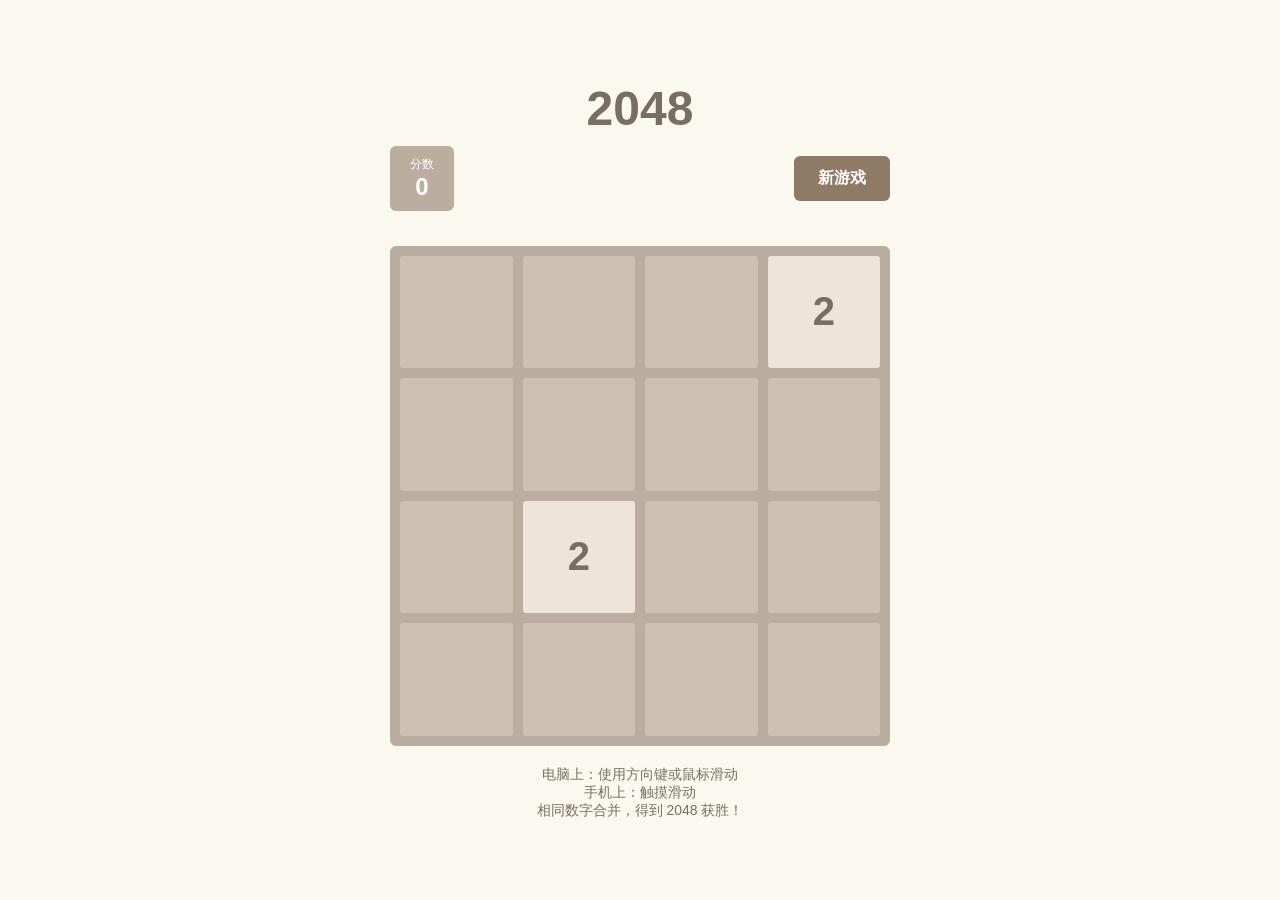
==== index.html @ df8ba8e9 "Add 2048 game - compatible with PC and mobile" ====
<!DOCTYPE html>
<html lang="zh-CN">
<head>
    <meta charset="UTF-8">
    <meta name="viewport" content="width=device-width, initial-scale=1.0, user-scalable=no">
    <title>2048 网页游戏</title>
    <style>
        * {
            margin: 0;
            padding: 0;
            box-sizing: border-box;
        }

        body {
            font-family: 'Microsoft YaHei', 'Segoe UI', sans-serif;
            background: #faf8ef;
            display: flex;
            flex-direction: column;
            align-items: center;
            justify-content: center;
            min-height: 100vh;
            padding: 20px;
            touch-action: none;
            user-select: none;
            -webkit-user-select: none;
        }

        .header {
            text-align: center;
            margin-bottom: 20px;
            width: 100%;
            max-width: 500px;
        }

        h1 {
            font-size: 48px;
            color: #776e65;
            margin-bottom: 10px;
        }

        .score-container {
            display: flex;
            justify-content: space-between;
            align-items: center;
            margin-bottom: 15px;
        }

        .score-box {
            background: #bbada0;
            padding: 10px 20px;
            border-radius: 6px;
            text-align: center;
            color: white;
        }

        .score-label {
            font-size: 12px;
            text-transform: uppercase;
        }

        .score-value {
            font-size: 24px;
            font-weight: bold;
        }

        .new-game-btn {
            background: #8f7a66;
            color: white;
            border: none;
            padding: 12px 24px;
            font-size: 16px;
            border-radius: 6px;
            cursor: pointer;
            font-weight: bold;
        }

        .new-game-btn:hover {
            background: #9f8b77;
        }

        .game-container {
            background: #bbada0;
            border-radius: 6px;
            padding: 10px;
            width: 100%;
            max-width: 500px;
            aspect-ratio: 1;
            position: relative;
        }

        .grid-container {
            display: grid;
            grid-template-columns: repeat(4, 1fr);
            grid-template-rows: repeat(4, 1fr);
            gap: 10px;
            width: 100%;
            height: 100%;
        }

        .grid-cell {
            background: #cdc1b4;
            border-radius: 3px;
            display: flex;
            justify-content: center;
            align-items: center;
            font-size: 40px;
            font-weight: bold;
            color: #776e65;
            transition: transform 0.1s ease;
        }

        .tile-2 { background: #eee4da; }
        .tile-4 { background: #ede0c8; }
        .tile-8 { background: #f2b179; color: #f9f6f2; }
        .tile-16 { background: #f59563; color: #f9f6f2; }
        .tile-32 { background: #f67c5f; color: #f9f6f2; }
        .tile-64 { background: #f65e3b; color: #f9f6f2; }
        .tile-128 { background: #edcf72; color: #f9f6f2; font-size: 32px; }
        .tile-256 { background: #edcc61; color: #f9f6f2; font-size: 32px; }
        .tile-512 { background: #edc850; color: #f9f6f2; font-size: 32px; }
        .tile-1024 { background: #edc53f; color: #f9f6f2; font-size: 24px; }
        .tile-2048 { background: #edc22e; color: #f9f6f2; font-size: 24px; }
        .tile-super { background: #3c3a32; color: #f9f6f2; font-size: 20px; }

        .game-over {
            position: absolute;
            top: 0;
            left: 0;
            right: 0;
            bottom: 0;
            background: rgba(238, 228, 218, 0.73);
            display: flex;
            flex-direction: column;
            justify-content: center;
            align-items: center;
            border-radius: 6px;
            display: none;
        }

        .game-over.show {
            display: flex;
        }

        .game-over-text {
            font-size: 40px;
            font-weight: bold;
            color: #776e65;
            margin-bottom: 20px;
        }

        .instructions {
            margin-top: 20px;
            color: #776e65;
            font-size: 14px;
            text-align: center;
            max-width: 500px;
        }

        @media (max-width: 520px) {
            h1 { font-size: 36px; }
            .grid-cell { font-size: 28px; }
            .tile-128, .tile-256, .tile-512 { font-size: 22px; }
            .tile-1024, .tile-2048 { font-size: 16px; }
            .tile-super { font-size: 14px; }
        }
    </style>
</head>
<body>
    <div class="header">
        <h1>2048</h1>
        <div class="score-container">
            <div class="score-box">
                <div class="score-label">分数</div>
                <div class="score-value" id="score">0</div>
            </div>
            <button class="new-game-btn" onclick="initGame()">新游戏</button>
        </div>
    </div>

    <div class="game-container" id="gameContainer">
        <div class="grid-container" id="grid"></div>
        <div class="game-over" id="gameOver">
            <div class="game-over-text">游戏结束!</div>
            <button class="new-game-btn" onclick="initGame()">再玩一次</button>
        </div>
    </div>

    <div class="instructions">
        <p>电脑上：使用方向键或鼠标滑动</p>
        <p>手机上：触摸滑动</p>
        <p>相同数字合并，得到 2048 获胜！</p>
    </div>

    <script>
        let grid = [];
        let score = 0;
        let gameOver = false;

        // 初始化游戏
        function initGame() {
            grid = Array(4).fill().map(() => Array(4).fill(0));
            score = 0;
            gameOver = false;
            document.getElementById('gameOver').classList.remove('show');
            document.getElementById('score').textContent = '0';
            addNewTile();
            addNewTile();
            renderGrid();
        }

        // 添加新方块
        function addNewTile() {
            let emptyCells = [];
            for (let r = 0; r < 4; r++) {
                for (let c = 0; c < 4; c++) {
                    if (grid[r][c] === 0) {
                        emptyCells.push({r, c});
                    }
                }
            }
            if (emptyCells.length > 0) {
                let {r, c} = emptyCells[Math.floor(Math.random() * emptyCells.length)];
                grid[r][c] = Math.random() < 0.9 ? 2 : 4;
            }
        }

        // 渲染网格
        function renderGrid() {
            const gridEl = document.getElementById('grid');
            gridEl.innerHTML = '';
            for (let r = 0; r < 4; r++) {
                for (let c = 0; c < 4; c++) {
                    let cell = document.createElement('div');
                    cell.className = 'grid-cell';
                    let value = grid[r][c];
                    if (value > 0) {
                        cell.classList.add('tile-' + (value <= 2048 ? value : 'super'));
                        cell.textContent = value;
                    }
                    gridEl.appendChild(cell);
                }
            }
        }

        // 移动逻辑
        function move(direction) {
            if (gameOver) return;

            let moved = false;
            let newGrid = JSON.parse(JSON.stringify(grid));

            if (direction === 'left' || direction === 'right') {
                for (let r = 0; r < 4; r++) {
                    let row = newGrid[r].filter(v => v !== 0);
                    if (direction === 'right') row.reverse();
                    
                    for (let i = 0; i < row.length - 1; i++) {
                        if (row[i] === row[i + 1]) {
                            row[i] *= 2;
                            score += row[i];
                            row[i + 1] = 0;
                        }
                    }
                    
                    row = row.filter(v => v !== 0);
                    while (row.length < 4) row.push(0);
                    if (direction === 'right') row.reverse();
                    
                    if (newGrid[r].join(',') !== row.join(',')) moved = true;
                    newGrid[r] = row;
                }
            } else {
                for (let c = 0; c < 4; c++) {
                    let col = [newGrid[0][c], newGrid[1][c], newGrid[2][c], newGrid[3][c]];
                    col = col.filter(v => v !== 0);
                    if (direction === 'down') col.reverse();
                    
                    for (let i = 0; i < col.length - 1; i++) {
                        if (col[i] === col[i + 1]) {
                            col[i] *= 2;
                            score += col[i];
                            col[i + 1] = 0;
                        }
                    }
                    
                    col = col.filter(v => v !== 0);
                    while (col.length < 4) col.push(0);
                    if (direction === 'down') col.reverse();
                    
                    for (let r = 0; r < 4; r++) {
                        if (grid[r][c] !== col[r]) moved = true;
                        newGrid[r][c] = col[r];
                    }
                }
            }

            if (moved) {
                grid = newGrid;
                document.getElementById('score').textContent = score;
                addNewTile();
                renderGrid();
                checkGameOver();
            }
        }

        // 检查游戏结束
        function checkGameOver() {
            for (let r = 0; r < 4; r++) {
                for (let c = 0; c < 4; c++) {
                    if (grid[r][c] === 0) return;
                    if (c < 3 && grid[r][c] === grid[r][c + 1]) return;
                    if (r < 3 && grid[r][c] === grid[r + 1][c]) return;
                }
            }
            gameOver = true;
            document.getElementById('gameOver').classList.add('show');
        }

        // 键盘事件
        document.addEventListener('keydown', (e) => {
            if (['ArrowUp', 'ArrowDown', 'ArrowLeft', 'ArrowRight'].includes(e.key)) {
                e.preventDefault();
                const directions = {
                    'ArrowUp': 'up',
                    'ArrowDown': 'down', 
                    'ArrowLeft': 'left',
                    'ArrowRight': 'right'
                };
                move(directions[e.key]);
            }
        });

        // 触摸和鼠标滑动
        let startX, startY, endX, endY;
        const container = document.getElementById('gameContainer');

        function handleStart(x, y) {
            startX = x;
            startY = y;
        }

        function handleEnd(x, y) {
            if (gameOver) return;
            endX = x;
            endY = y;
            
            let dx = endX - startX;
            let dy = endY - startY;
            
            let minSwipe = 30;
            
            if (Math.abs(dx) > Math.abs(dy)) {
                if (Math.abs(dx) > minSwipe) {
                    move(dx > 0 ? 'right' : 'left');
                }
            } else {
                if (Math.abs(dy) > minSwipe) {
                    move(dy > 0 ? 'down' : 'up');
                }
            }
        }

        // 触摸事件
        container.addEventListener('touchstart', (e) => {
            e.preventDefault();
            handleStart(e.touches[0].clientX, e.touches[0].clientY);
        }, {passive: false});

        container.addEventListener('touchend', (e) => {
            e.preventDefault();
            handleEnd(e.changedTouches[0].clientX, e.changedTouches[0].clientY);
        }, {passive: false});

        // 鼠标事件
        container.addEventListener('mousedown', (e) => {
            handleStart(e.clientX, e.clientY);
        });

        container.addEventListener('mouseup', (e) => {
            handleEnd(e.clientX, e.clientY);
        });

        // 启动游戏
        initGame();
    </script>
</body>
</html>
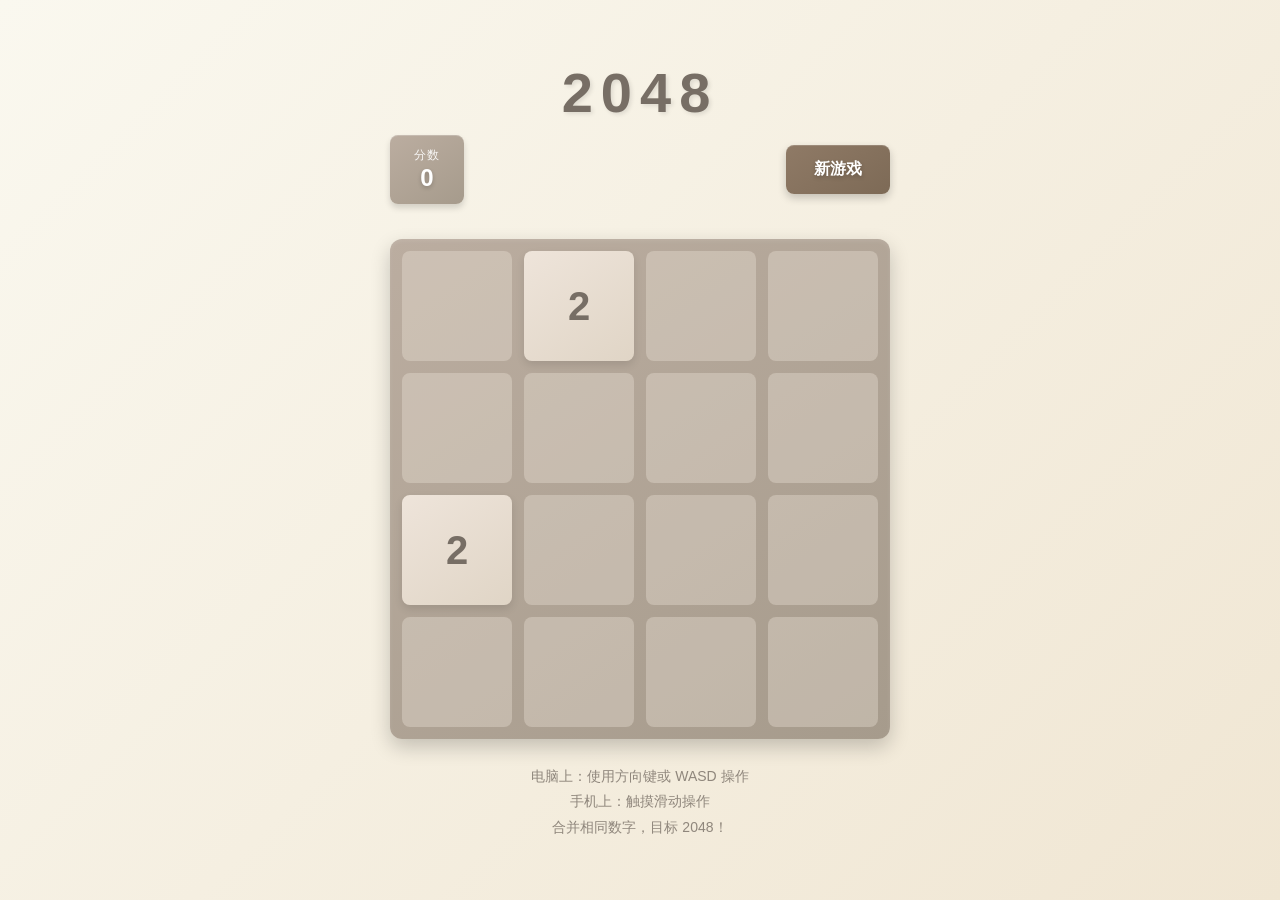
==== commit e59d06c8: "Add smooth animations and better visual effects" ====
--- a/index.html
+++ b/index.html
@@ -12,8 +12,8 @@
         }
 
         body {
-            font-family: 'Microsoft YaHei', 'Segoe UI', sans-serif;
-            background: #faf8ef;
+            font-family: 'PingFang SC', 'Microsoft YaHei', 'Segoe UI', sans-serif;
+            background: linear-gradient(135deg, #faf8ef 0%, #f0e6d3 100%);
             display: flex;
             flex-direction: column;
             align-items: center;
@@ -33,9 +33,11 @@
         }
 
         h1 {
-            font-size: 48px;
+            font-size: 56px;
             color: #776e65;
             margin-bottom: 10px;
+            text-shadow: 2px 2px 4px rgba(0,0,0,0.1);
+            letter-spacing: 8px;
         }
 
         .score-container {
@@ -46,81 +48,185 @@
         }
 
         .score-box {
-            background: #bbada0;
-            padding: 10px 20px;
-            border-radius: 6px;
+            background: linear-gradient(145deg, #bbada0, #a69b8c);
+            padding: 12px 24px;
+            border-radius: 8px;
             text-align: center;
             color: white;
+            box-shadow: 0 4px 6px rgba(0,0,0,0.15), inset 0 1px 0 rgba(255,255,255,0.2);
         }
 
         .score-label {
             font-size: 12px;
             text-transform: uppercase;
+            opacity: 0.9;
+            letter-spacing: 1px;
         }
 
         .score-value {
             font-size: 24px;
             font-weight: bold;
+            text-shadow: 0 2px 4px rgba(0,0,0,0.2);
         }
 
         .new-game-btn {
-            background: #8f7a66;
+            background: linear-gradient(145deg, #8f7a66, #7d6a56);
             color: white;
             border: none;
-            padding: 12px 24px;
+            padding: 14px 28px;
             font-size: 16px;
-            border-radius: 6px;
+            border-radius: 8px;
             cursor: pointer;
             font-weight: bold;
+            box-shadow: 0 4px 8px rgba(0,0,0,0.2), inset 0 1px 0 rgba(255,255,255,0.15);
+            transition: all 0.2s ease;
+            text-shadow: 0 2px 4px rgba(0,0,0,0.2);
         }
 
         .new-game-btn:hover {
-            background: #9f8b77;
+            background: linear-gradient(145deg, #9f8b77, #8f7a66);
+            transform: translateY(-2px);
+            box-shadow: 0 6px 12px rgba(0,0,0,0.25), inset 0 1px 0 rgba(255,255,255,0.2);
+        }
+
+        .new-game-btn:active {
+            transform: translateY(0);
+            box-shadow: 0 2px 4px rgba(0,0,0,0.2), inset 0 1px 0 rgba(255,255,255,0.15);
         }
 
         .game-container {
-            background: #bbada0;
-            border-radius: 6px;
-            padding: 10px;
+            background: linear-gradient(145deg, #bbada0, #a69b8c);
+            border-radius: 12px;
+            padding: 12px;
             width: 100%;
             max-width: 500px;
             aspect-ratio: 1;
             position: relative;
+            box-shadow: 0 8px 20px rgba(0,0,0,0.2), inset 0 2px 4px rgba(255,255,255,0.1);
         }
 
         .grid-container {
             display: grid;
             grid-template-columns: repeat(4, 1fr);
             grid-template-rows: repeat(4, 1fr);
-            gap: 10px;
+            gap: 12px;
             width: 100%;
             height: 100%;
         }
 
         .grid-cell {
-            background: #cdc1b4;
-            border-radius: 3px;
+            background: rgba(238, 228, 218, 0.35);
+            border-radius: 8px;
             display: flex;
             justify-content: center;
             align-items: center;
             font-size: 40px;
             font-weight: bold;
             color: #776e65;
-            transition: transform 0.1s ease;
-        }
-
-        .tile-2 { background: #eee4da; }
-        .tile-4 { background: #ede0c8; }
-        .tile-8 { background: #f2b179; color: #f9f6f2; }
-        .tile-16 { background: #f59563; color: #f9f6f2; }
-        .tile-32 { background: #f67c5f; color: #f9f6f2; }
-        .tile-64 { background: #f65e3b; color: #f9f6f2; }
-        .tile-128 { background: #edcf72; color: #f9f6f2; font-size: 32px; }
-        .tile-256 { background: #edcc61; color: #f9f6f2; font-size: 32px; }
-        .tile-512 { background: #edc850; color: #f9f6f2; font-size: 32px; }
-        .tile-1024 { background: #edc53f; color: #f9f6f2; font-size: 24px; }
-        .tile-2048 { background: #edc22e; color: #f9f6f2; font-size: 24px; }
-        .tile-super { background: #3c3a32; color: #f9f6f2; font-size: 20px; }
+            transition: transform 0.15s ease, background-color 0.3s ease;
+        }
+
+        .tile {
+            animation: appear 0.2s ease-out;
+        }
+
+        @keyframes appear {
+            0% {
+                opacity: 0;
+                transform: scale(0);
+            }
+            50% {
+                transform: scale(1.1);
+            }
+            100% {
+                opacity: 1;
+                transform: scale(1);
+            }
+        }
+
+        @keyframes pop {
+            0% {
+                transform: scale(1);
+            }
+            50% {
+                transform: scale(1.15);
+            }
+            100% {
+                transform: scale(1);
+            }
+        }
+
+        .tile-2 { 
+            background: linear-gradient(145deg, #eee4da, #e0d5c6); 
+            box-shadow: 0 4px 8px rgba(0,0,0,0.1);
+        }
+        .tile-4 { 
+            background: linear-gradient(145deg, #ede0c8, #dfd0b8); 
+            box-shadow: 0 4px 8px rgba(0,0,0,0.1);
+        }
+        .tile-8 { 
+            background: linear-gradient(145deg, #f2b179, #e0a069); 
+            color: #f9f6f2;
+            box-shadow: 0 4px 10px rgba(242, 177, 121, 0.4);
+        }
+        .tile-16 { 
+            background: linear-gradient(145deg, #f59563, #e58553); 
+            color: #f9f6f2;
+            box-shadow: 0 4px 10px rgba(245, 149, 99, 0.4);
+        }
+        .tile-32 { 
+            background: linear-gradient(145deg, #f67c5f, #e56c4f); 
+            color: #f9f6f2;
+            box-shadow: 0 4px 10px rgba(246, 124, 95, 0.4);
+        }
+        .tile-64 { 
+            background: linear-gradient(145deg, #f65e3b, #e64e2b); 
+            color: #f9f6f2;
+            box-shadow: 0 4px 10px rgba(246, 94, 59, 0.5);
+            animation: pop 0.3s ease-out;
+        }
+        .tile-128 { 
+            background: linear-gradient(145deg, #edcf72, #ddbf62); 
+            color: #f9f6f2;
+            font-size: 32px;
+            box-shadow: 0 4px 12px rgba(237, 207, 114, 0.5);
+            animation: pop 0.3s ease-out;
+        }
+        .tile-256 { 
+            background: linear-gradient(145deg, #edcc61, #ddbc51); 
+            color: #f9f6f2;
+            font-size: 32px;
+            box-shadow: 0 4px 12px rgba(237, 204, 97, 0.5);
+            animation: pop 0.3s ease-out;
+        }
+        .tile-512 { 
+            background: linear-gradient(145deg, #edc850, #ddb840); 
+            color: #f9f6f2;
+            font-size: 32px;
+            box-shadow: 0 4px 12px rgba(237, 200, 80, 0.5);
+            animation: pop 0.3s ease-out;
+        }
+        .tile-1024 { 
+            background: linear-gradient(145deg, #edc53f, #ddb52f); 
+            color: #f9f6f2;
+            font-size: 24px;
+            box-shadow: 0 4px 14px rgba(237, 197, 63, 0.6);
+            animation: pop 0.3s ease-out;
+        }
+        .tile-2048 { 
+            background: linear-gradient(145deg, #edc22e, #ddb21e); 
+            color: #f9f6f2;
+            font-size: 24px;
+            box-shadow: 0 4px 14px rgba(237, 194, 46, 0.6);
+            animation: pop 0.3s ease-out;
+        }
+        .tile-super { 
+            background: linear-gradient(145deg, #3c3a32, #2c2a22); 
+            color: #f9f6f2;
+            font-size: 20px;
+            box-shadow: 0 4px 16px rgba(0,0,0,0.4);
+            animation: pop 0.3s ease-out;
+        }
 
         .game-over {
             position: absolute;
@@ -128,12 +234,14 @@
             left: 0;
             right: 0;
             bottom: 0;
-            background: rgba(238, 228, 218, 0.73);
+            background: rgba(238, 228, 218, 0.85);
+            backdrop-filter: blur(4px);
             display: flex;
             flex-direction: column;
             justify-content: center;
             align-items: center;
-            border-radius: 6px;
+            border-radius: 12px;
+            animation: fadeIn 0.5s ease;
             display: none;
         }
 
@@ -141,27 +249,68 @@
             display: flex;
         }
 
+        @keyframes fadeIn {
+            from {
+                opacity: 0;
+            }
+            to {
+                opacity: 1;
+            }
+        }
+
         .game-over-text {
-            font-size: 40px;
+            font-size: 48px;
             font-weight: bold;
             color: #776e65;
-            margin-bottom: 20px;
+            margin-bottom: 25px;
+            text-shadow: 2px 2px 4px rgba(0,0,0,0.1);
         }
 
         .instructions {
-            margin-top: 20px;
+            margin-top: 25px;
             color: #776e65;
             font-size: 14px;
             text-align: center;
             max-width: 500px;
+            line-height: 1.8;
+            opacity: 0.8;
         }
 
         @media (max-width: 520px) {
-            h1 { font-size: 36px; }
-            .grid-cell { font-size: 28px; }
-            .tile-128, .tile-256, .tile-512 { font-size: 22px; }
-            .tile-1024, .tile-2048 { font-size: 16px; }
-            .tile-super { font-size: 14px; }
+            h1 { 
+                font-size: 42px; 
+                letter-spacing: 6px;
+            }
+            .grid-cell { 
+                font-size: 28px; 
+                border-radius: 6px;
+            }
+            .grid-container {
+                gap: 8px;
+            }
+            .tile-128, .tile-256, .tile-512 { 
+                font-size: 22px; 
+            }
+            .tile-1024, .tile-2048 { 
+                font-size: 16px; 
+            }
+            .tile-super { 
+                font-size: 14px; 
+            }
+            .game-container {
+                padding: 10px;
+                border-radius: 10px;
+            }
+            .game-over-text {
+                font-size: 36px;
+            }
+        }
+
+        /* 移动端优化 */
+        @media (hover: none) and (pointer: coarse) {
+            .new-game-btn:active {
+                transform: scale(0.95);
+            }
         }
     </style>
 </head>
@@ -186,9 +335,9 @@
     </div>
 
     <div class="instructions">
-        <p>电脑上：使用方向键或鼠标滑动</p>
-        <p>手机上：触摸滑动</p>
-        <p>相同数字合并，得到 2048 获胜！</p>
+        <p>电脑上：使用方向键或 WASD 操作</p>
+        <p>手机上：触摸滑动操作</p>
+        <p>合并相同数字，目标 2048！</p>
     </div>
 
     <script>
@@ -234,6 +383,7 @@
                     cell.className = 'grid-cell';
                     let value = grid[r][c];
                     if (value > 0) {
+                        cell.classList.add('tile');
                         cell.classList.add('tile-' + (value <= 2048 ? value : 'super'));
                         cell.textContent = value;
                     }
@@ -318,15 +468,23 @@
 
         // 键盘事件
         document.addEventListener('keydown', (e) => {
-            if (['ArrowUp', 'ArrowDown', 'ArrowLeft', 'ArrowRight'].includes(e.key)) {
+            const keyMap = {
+                'ArrowUp': 'up',
+                'ArrowDown': 'down', 
+                'ArrowLeft': 'left',
+                'ArrowRight': 'right',
+                'w': 'up',
+                'W': 'up',
+                's': 'down',
+                'S': 'down',
+                'a': 'left',
+                'A': 'left',
+                'd': 'right',
+                'D': 'right'
+            };
+            if (keyMap[e.key]) {
                 e.preventDefault();
-                const directions = {
-                    'ArrowUp': 'up',
-                    'ArrowDown': 'down', 
-                    'ArrowLeft': 'left',
-                    'ArrowRight': 'right'
-                };
-                move(directions[e.key]);
+                move(keyMap[e.key]);
             }
         });
 
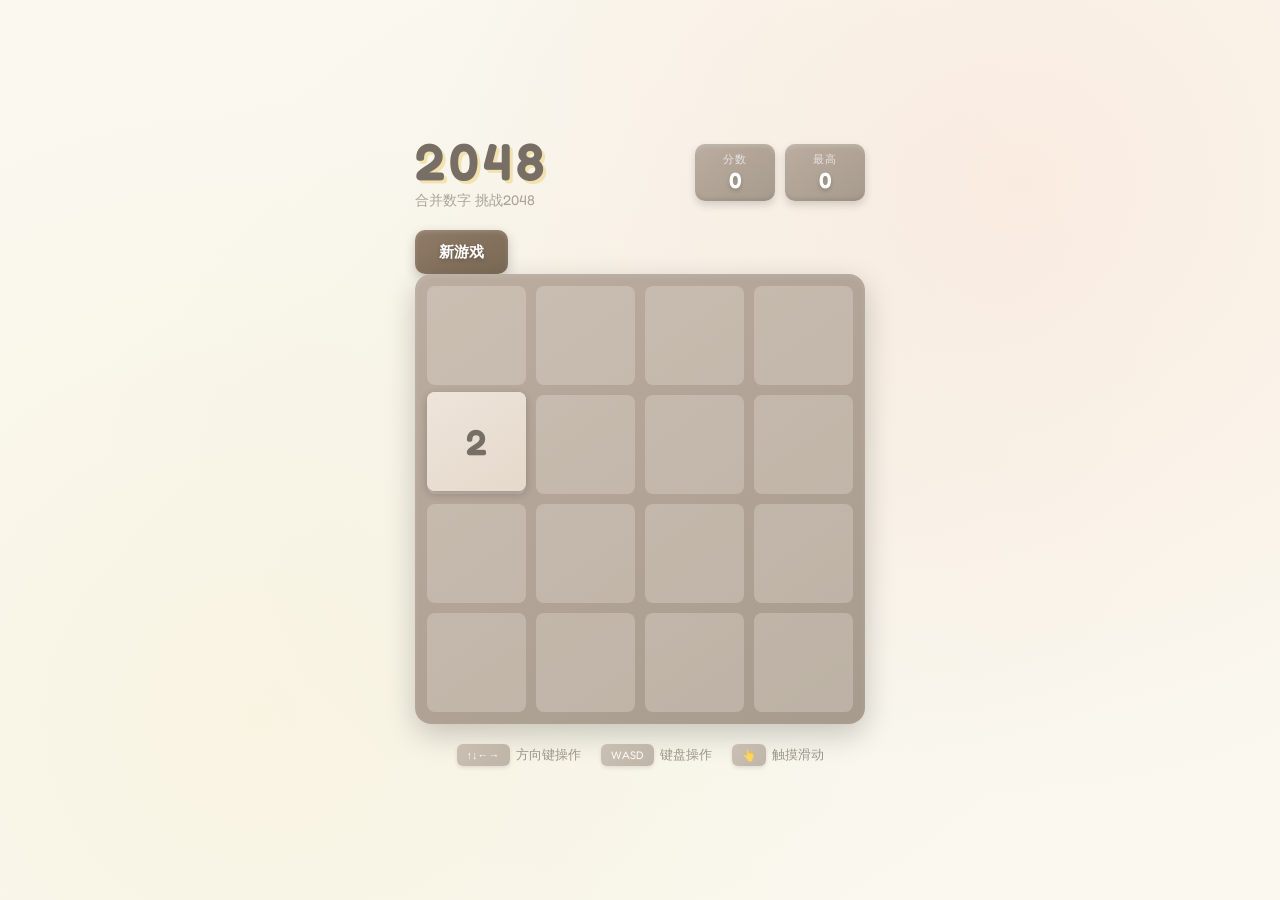
==== commit 9bd51290: "Complete redesign with smooth animations and modern UI" ====
--- a/index.html
+++ b/index.html
@@ -3,134 +3,209 @@
 <head>
     <meta charset="UTF-8">
     <meta name="viewport" content="width=device-width, initial-scale=1.0, user-scalable=no">
-    <title>2048 网页游戏</title>
+    <title>2048 - 经典数字游戏</title>
+    <link rel="preconnect" href="https://fonts.googleapis.com">
+    <link rel="preconnect" href="https://fonts.gstatic.com" crossorigin>
+    <link href="https://fonts.googleapis.com/css2?family=Fredoka:wght@400;600&display=swap" rel="stylesheet">
     <style>
+        :root {
+            --bg-color: #faf8ef;
+            --grid-bg: #bbada0;
+            --cell-bg: rgba(238, 228, 218, 0.35);
+            --text-dark: #776e65;
+            --text-light: #f9f6f2;
+        }
+
         * {
             margin: 0;
             padding: 0;
             box-sizing: border-box;
         }
 
+        html, body {
+            height: 100%;
+            overflow: hidden;
+        }
+
         body {
-            font-family: 'PingFang SC', 'Microsoft YaHei', 'Segoe UI', sans-serif;
-            background: linear-gradient(135deg, #faf8ef 0%, #f0e6d3 100%);
+            font-family: 'Fredoka', 'PingFang SC', sans-serif;
+            background: var(--bg-color);
+            background-image: 
+                radial-gradient(circle at 20% 80%, rgba(237, 207, 114, 0.1) 0%, transparent 50%),
+                radial-gradient(circle at 80% 20%, rgba(246, 94, 59, 0.08) 0%, transparent 50%),
+                radial-gradient(circle at 50% 50%, rgba(187, 173, 160, 0.05) 0%, transparent 70%);
             display: flex;
             flex-direction: column;
             align-items: center;
             justify-content: center;
-            min-height: 100vh;
-            padding: 20px;
+            padding: 15px;
             touch-action: none;
             user-select: none;
             -webkit-user-select: none;
         }
 
+        .container {
+            width: 100%;
+            max-width: 450px;
+            animation: fadeInUp 0.6s ease-out;
+        }
+
+        @keyframes fadeInUp {
+            from {
+                opacity: 0;
+                transform: translateY(30px);
+            }
+            to {
+                opacity: 1;
+                transform: translateY(0);
+            }
+        }
+
         .header {
-            text-align: center;
-            margin-bottom: 20px;
-            width: 100%;
-            max-width: 500px;
-        }
-
-        h1 {
-            font-size: 56px;
-            color: #776e65;
-            margin-bottom: 10px;
-            text-shadow: 2px 2px 4px rgba(0,0,0,0.1);
-            letter-spacing: 8px;
-        }
-
-        .score-container {
             display: flex;
             justify-content: space-between;
             align-items: center;
-            margin-bottom: 15px;
+            margin-bottom: 20px;
+        }
+
+        .title-wrapper {
+            display: flex;
+            flex-direction: column;
+        }
+
+        h1 {
+            font-size: 52px;
+            font-weight: 600;
+            color: var(--text-dark);
+            text-shadow: 3px 3px 0 rgba(237, 207, 114, 0.5);
+            letter-spacing: 4px;
+            line-height: 1;
+        }
+
+        .subtitle {
+            font-size: 14px;
+            color: var(--text-dark);
+            opacity: 0.6;
+            margin-top: 4px;
+        }
+
+        .score-wrapper {
+            display: flex;
+            gap: 10px;
         }
 
         .score-box {
-            background: linear-gradient(145deg, #bbada0, #a69b8c);
-            padding: 12px 24px;
-            border-radius: 8px;
+            background: linear-gradient(145deg, #bbada0 0%, #a69b8c 100%);
+            padding: 8px 20px;
+            border-radius: 10px;
             text-align: center;
+            min-width: 80px;
+            box-shadow: 
+                0 4px 8px rgba(0,0,0,0.15),
+                inset 0 2px 4px rgba(255,255,255,0.2),
+                inset 0 -2px 4px rgba(0,0,0,0.1);
+        }
+
+        .score-label {
+            font-size: 11px;
+            color: rgba(255,255,255,0.7);
+            text-transform: uppercase;
+            letter-spacing: 1px;
+        }
+
+        .score-value {
+            font-size: 22px;
+            font-weight: 600;
             color: white;
-            box-shadow: 0 4px 6px rgba(0,0,0,0.15), inset 0 1px 0 rgba(255,255,255,0.2);
-        }
-
-        .score-label {
-            font-size: 12px;
-            text-transform: uppercase;
-            opacity: 0.9;
-            letter-spacing: 1px;
-        }
-
-        .score-value {
-            font-size: 24px;
-            font-weight: bold;
             text-shadow: 0 2px 4px rgba(0,0,0,0.2);
         }
 
         .new-game-btn {
-            background: linear-gradient(145deg, #8f7a66, #7d6a56);
+            background: linear-gradient(145deg, #8f7a66 0%, #7a6a56 100%);
             color: white;
             border: none;
-            padding: 14px 28px;
-            font-size: 16px;
-            border-radius: 8px;
+            padding: 12px 24px;
+            font-size: 15px;
+            font-weight: 600;
+            font-family: inherit;
+            border-radius: 10px;
             cursor: pointer;
-            font-weight: bold;
-            box-shadow: 0 4px 8px rgba(0,0,0,0.2), inset 0 1px 0 rgba(255,255,255,0.15);
-            transition: all 0.2s ease;
+            box-shadow: 
+                0 4px 12px rgba(0,0,0,0.2),
+                inset 0 2px 4px rgba(255,255,255,0.15);
+            transition: all 0.2s cubic-bezier(0.4, 0, 0.2, 1);
             text-shadow: 0 2px 4px rgba(0,0,0,0.2);
         }
 
         .new-game-btn:hover {
-            background: linear-gradient(145deg, #9f8b77, #8f7a66);
             transform: translateY(-2px);
-            box-shadow: 0 6px 12px rgba(0,0,0,0.25), inset 0 1px 0 rgba(255,255,255,0.2);
+            box-shadow: 
+                0 6px 16px rgba(0,0,0,0.25),
+                inset 0 2px 4px rgba(255,255,255,0.2);
         }
 
         .new-game-btn:active {
             transform: translateY(0);
-            box-shadow: 0 2px 4px rgba(0,0,0,0.2), inset 0 1px 0 rgba(255,255,255,0.15);
+            box-shadow: 
+                0 2px 6px rgba(0,0,0,0.2),
+                inset 0 2px 4px rgba(0,0,0,0.1);
         }
 
         .game-container {
-            background: linear-gradient(145deg, #bbada0, #a69b8c);
-            border-radius: 12px;
+            background: linear-gradient(145deg, #bbada0 0%, #a69b8c 100%);
+            border-radius: 16px;
             padding: 12px;
-            width: 100%;
-            max-width: 500px;
-            aspect-ratio: 1;
             position: relative;
-            box-shadow: 0 8px 20px rgba(0,0,0,0.2), inset 0 2px 4px rgba(255,255,255,0.1);
-        }
-
-        .grid-container {
+            box-shadow: 
+                0 10px 30px rgba(0,0,0,0.2),
+                inset 0 2px 6px rgba(255,255,255,0.1);
+        }
+
+        .grid-bg {
             display: grid;
             grid-template-columns: repeat(4, 1fr);
             grid-template-rows: repeat(4, 1fr);
-            gap: 12px;
-            width: 100%;
-            height: 100%;
-        }
-
-        .grid-cell {
-            background: rgba(238, 228, 218, 0.35);
+            gap: 10px;
+        }
+
+        .grid-cell-bg {
+            background: rgba(238, 228, 218, 0.3);
             border-radius: 8px;
+            aspect-ratio: 1;
+        }
+
+        .grid-tiles {
+            position: absolute;
+            top: 12px;
+            left: 12px;
+            right: 12px;
+            bottom: 12px;
+            display: grid;
+            grid-template-columns: repeat(4, 1fr);
+            grid-template-rows: repeat(4, 1fr);
+            gap: 10px;
+            pointer-events: none;
+        }
+
+        .tile {
             display: flex;
             justify-content: center;
             align-items: center;
-            font-size: 40px;
-            font-weight: bold;
-            color: #776e65;
-            transition: transform 0.15s ease, background-color 0.3s ease;
-        }
-
-        .tile {
-            animation: appear 0.2s ease-out;
-        }
-
-        @keyframes appear {
+            border-radius: 8px;
+            font-weight: 600;
+            font-size: 32px;
+            color: var(--text-dark);
+            transition: transform 0.12s cubic-bezier(0.4, 0, 0.2, 1);
+            position: absolute;
+            width: calc(25% - 7.5px);
+            height: calc(25% - 7.5px);
+        }
+
+        .tile-new {
+            animation: tileNew 0.2s cubic-bezier(0.4, 0, 0.2, 1);
+        }
+
+        @keyframes tileNew {
             0% {
                 opacity: 0;
                 transform: scale(0);
@@ -144,7 +219,12 @@
             }
         }
 
-        @keyframes pop {
+        .tile-merged {
+            animation: tileMerge 0.2s cubic-bezier(0.4, 0, 0.2, 1);
+            z-index: 10;
+        }
+
+        @keyframes tileMerge {
             0% {
                 transform: scale(1);
             }
@@ -157,204 +237,311 @@
         }
 
         .tile-2 { 
-            background: linear-gradient(145deg, #eee4da, #e0d5c6); 
-            box-shadow: 0 4px 8px rgba(0,0,0,0.1);
+            background: linear-gradient(145deg, #eee4da 0%, #e4d9ca 100%);
+            box-shadow: 0 3px 8px rgba(0,0,0,0.1);
+            font-size: 36px;
         }
         .tile-4 { 
-            background: linear-gradient(145deg, #ede0c8, #dfd0b8); 
-            box-shadow: 0 4px 8px rgba(0,0,0,0.1);
+            background: linear-gradient(145deg, #ede0c8 0%, #e3d4b8 100%);
+            box-shadow: 0 3px 8px rgba(0,0,0,0.1);
+            font-size: 36px;
         }
         .tile-8 { 
-            background: linear-gradient(145deg, #f2b179, #e0a069); 
-            color: #f9f6f2;
-            box-shadow: 0 4px 10px rgba(242, 177, 121, 0.4);
+            background: linear-gradient(145deg, #f2b179 0%, #e0a169 100%);
+            color: var(--text-light);
+            box-shadow: 0 4px 12px rgba(242, 177, 121, 0.4);
+            font-size: 32px;
         }
         .tile-16 { 
-            background: linear-gradient(145deg, #f59563, #e58553); 
-            color: #f9f6f2;
-            box-shadow: 0 4px 10px rgba(245, 149, 99, 0.4);
+            background: linear-gradient(145deg, #f59563 0%, #e58553 100%);
+            color: var(--text-light);
+            box-shadow: 0 4px 12px rgba(245, 149, 99, 0.5);
+            font-size: 28px;
         }
         .tile-32 { 
-            background: linear-gradient(145deg, #f67c5f, #e56c4f); 
-            color: #f9f6f2;
-            box-shadow: 0 4px 10px rgba(246, 124, 95, 0.4);
+            background: linear-gradient(145deg, #f67c5f 0%, #e56c4f 100%);
+            color: var(--text-light);
+            box-shadow: 0 5px 15px rgba(246, 124, 95, 0.5);
+            font-size: 28px;
         }
         .tile-64 { 
-            background: linear-gradient(145deg, #f65e3b, #e64e2b); 
-            color: #f9f6f2;
-            box-shadow: 0 4px 10px rgba(246, 94, 59, 0.5);
-            animation: pop 0.3s ease-out;
+            background: linear-gradient(145deg, #f65e3b 0%, #e64e2b 100%);
+            color: var(--text-light);
+            box-shadow: 0 5px 15px rgba(246, 94, 59, 0.6);
+            font-size: 28px;
         }
         .tile-128 { 
-            background: linear-gradient(145deg, #edcf72, #ddbf62); 
-            color: #f9f6f2;
-            font-size: 32px;
-            box-shadow: 0 4px 12px rgba(237, 207, 114, 0.5);
-            animation: pop 0.3s ease-out;
+            background: linear-gradient(145deg, #edcf72 0%, #ddbf62 100%);
+            color: var(--text-light);
+            box-shadow: 0 6px 18px rgba(237, 207, 114, 0.5);
+            font-size: 24px;
         }
         .tile-256 { 
-            background: linear-gradient(145deg, #edcc61, #ddbc51); 
-            color: #f9f6f2;
-            font-size: 32px;
-            box-shadow: 0 4px 12px rgba(237, 204, 97, 0.5);
-            animation: pop 0.3s ease-out;
+            background: linear-gradient(145deg, #edcc61 0%, #ddbc51 100%);
+            color: var(--text-light);
+            box-shadow: 0 6px 18px rgba(237, 204, 97, 0.55);
+            font-size: 24px;
         }
         .tile-512 { 
-            background: linear-gradient(145deg, #edc850, #ddb840); 
-            color: #f9f6f2;
-            font-size: 32px;
-            box-shadow: 0 4px 12px rgba(237, 200, 80, 0.5);
-            animation: pop 0.3s ease-out;
+            background: linear-gradient(145deg, #edc850 0%, #ddb840 100%);
+            color: var(--text-light);
+            box-shadow: 0 6px 18px rgba(237, 200, 80, 0.6);
+            font-size: 22px;
         }
         .tile-1024 { 
-            background: linear-gradient(145deg, #edc53f, #ddb52f); 
-            color: #f9f6f2;
-            font-size: 24px;
-            box-shadow: 0 4px 14px rgba(237, 197, 63, 0.6);
-            animation: pop 0.3s ease-out;
+            background: linear-gradient(145deg, #edc53f 0%, #ddb52f 100%);
+            color: var(--text-light);
+            box-shadow: 0 7px 20px rgba(237, 197, 63, 0.65);
+            font-size: 18px;
         }
         .tile-2048 { 
-            background: linear-gradient(145deg, #edc22e, #ddb21e); 
-            color: #f9f6f2;
-            font-size: 24px;
-            box-shadow: 0 4px 14px rgba(237, 194, 46, 0.6);
-            animation: pop 0.3s ease-out;
+            background: linear-gradient(145deg, #edc22e 0%, #ddb21e 100%);
+            color: var(--text-light);
+            box-shadow: 0 7px 20px rgba(237, 194, 46, 0.7);
+            font-size: 18px;
         }
         .tile-super { 
-            background: linear-gradient(145deg, #3c3a32, #2c2a22); 
-            color: #f9f6f2;
-            font-size: 20px;
-            box-shadow: 0 4px 16px rgba(0,0,0,0.4);
-            animation: pop 0.3s ease-out;
-        }
-
-        .game-over {
+            background: linear-gradient(145deg, #3c3a32 0%, #2c2a22 100%);
+            color: var(--text-light);
+            box-shadow: 0 8px 24px rgba(0,0,0,0.4);
+            font-size: 16px;
+        }
+
+        .game-over-overlay {
             position: absolute;
             top: 0;
             left: 0;
             right: 0;
             bottom: 0;
-            background: rgba(238, 228, 218, 0.85);
-            backdrop-filter: blur(4px);
+            background: rgba(238, 228, 218, 0.88);
+            backdrop-filter: blur(6px);
             display: flex;
             flex-direction: column;
             justify-content: center;
             align-items: center;
-            border-radius: 12px;
-            animation: fadeIn 0.5s ease;
-            display: none;
-        }
-
-        .game-over.show {
-            display: flex;
-        }
-
-        @keyframes fadeIn {
+            border-radius: 16px;
+            animation: overlayFadeIn 0.4s ease;
+            opacity: 0;
+            pointer-events: none;
+            transition: opacity 0.3s ease;
+        }
+
+        .game-over-overlay.show {
+            opacity: 1;
+            pointer-events: auto;
+        }
+
+        @keyframes overlayFadeIn {
             from {
                 opacity: 0;
+                transform: scale(0.9);
             }
             to {
                 opacity: 1;
+                transform: scale(1);
             }
         }
 
         .game-over-text {
-            font-size: 48px;
-            font-weight: bold;
-            color: #776e65;
+            font-size: 44px;
+            font-weight: 600;
+            color: var(--text-dark);
+            margin-bottom: 20px;
+            text-shadow: 2px 2px 4px rgba(0,0,0,0.1);
+        }
+
+        .best-score {
+            font-size: 16px;
+            color: var(--text-dark);
             margin-bottom: 25px;
-            text-shadow: 2px 2px 4px rgba(0,0,0,0.1);
+            opacity: 0.8;
         }
 
         .instructions {
-            margin-top: 25px;
-            color: #776e65;
-            font-size: 14px;
-            text-align: center;
-            max-width: 500px;
-            line-height: 1.8;
-            opacity: 0.8;
-        }
-
-        @media (max-width: 520px) {
-            h1 { 
-                font-size: 42px; 
-                letter-spacing: 6px;
-            }
-            .grid-cell { 
-                font-size: 28px; 
-                border-radius: 6px;
-            }
-            .grid-container {
-                gap: 8px;
-            }
-            .tile-128, .tile-256, .tile-512 { 
-                font-size: 22px; 
-            }
-            .tile-1024, .tile-2048 { 
-                font-size: 16px; 
-            }
-            .tile-super { 
-                font-size: 14px; 
-            }
+            margin-top: 20px;
+            display: flex;
+            gap: 20px;
+            justify-content: center;
+            flex-wrap: wrap;
+        }
+
+        .instruction-item {
+            display: flex;
+            align-items: center;
+            gap: 6px;
+            color: var(--text-dark);
+            font-size: 13px;
+            opacity: 0.7;
+        }
+
+        .key-icon {
+            background: linear-gradient(145deg, #bbada0, #a69b8c);
+            padding: 4px 10px;
+            border-radius: 6px;
+            color: white;
+            font-size: 11px;
+            box-shadow: 0 2px 4px rgba(0,0,0,0.15);
+        }
+
+        @media (max-width: 480px) {
+            body {
+                padding: 10px;
+            }
+            
+            h1 {
+                font-size: 40px;
+            }
+            
+            .header {
+                flex-wrap: wrap;
+                gap: 15px;
+            }
+            
+            .score-wrapper {
+                width: 100%;
+                justify-content: space-between;
+            }
+            
+            .new-game-btn {
+                width: 100%;
+                margin-top: 10px;
+            }
+            
+            .tile {
+                font-size: 20px;
+            }
+            
+            .tile-2, .tile-4 {
+                font-size: 26px;
+            }
+            
+            .tile-8, .tile-16, .tile-32, .tile-64 {
+                font-size: 22px;
+            }
+            
+            .tile-128, .tile-256, .tile-512 {
+                font-size: 18px;
+            }
+            
+            .tile-1024, .tile-2048, .tile-super {
+                font-size: 14px;
+            }
+            
             .game-container {
                 padding: 10px;
-                border-radius: 10px;
-            }
+            }
+            
+            .grid-tiles {
+                top: 10px;
+                left: 10px;
+                right: 10px;
+                bottom: 10px;
+                gap: 8px;
+            }
+            
             .game-over-text {
                 font-size: 36px;
             }
-        }
-
-        /* 移动端优化 */
-        @media (hover: none) and (pointer: coarse) {
+            
+            .instructions {
+                flex-direction: column;
+                align-items: center;
+                gap: 10px;
+            }
+        }
+
+        /* 移动端触摸优化 */
+        @media (hover: none) {
             .new-game-btn:active {
-                transform: scale(0.95);
+                transform: scale(0.96);
             }
         }
     </style>
 </head>
 <body>
-    <div class="header">
-        <h1>2048</h1>
-        <div class="score-container">
-            <div class="score-box">
-                <div class="score-label">分数</div>
-                <div class="score-value" id="score">0</div>
+    <div class="container">
+        <div class="header">
+            <div class="title-wrapper">
+                <h1>2048</h1>
+                <div class="subtitle">合并数字 挑战2048</div>
             </div>
-            <button class="new-game-btn" onclick="initGame()">新游戏</button>
+            <div class="score-wrapper">
+                <div class="score-box">
+                    <div class="score-label">分数</div>
+                    <div class="score-value" id="score">0</div>
+                </div>
+                <div class="score-box">
+                    <div class="score-label">最高</div>
+                    <div class="score-value" id="bestScore">0</div>
+                </div>
+            </div>
         </div>
-    </div>
-
-    <div class="game-container" id="gameContainer">
-        <div class="grid-container" id="grid"></div>
-        <div class="game-over" id="gameOver">
-            <div class="game-over-text">游戏结束!</div>
-            <button class="new-game-btn" onclick="initGame()">再玩一次</button>
+        
+        <button class="new-game-btn" onclick="initGame()">新游戏</button>
+        
+        <div class="game-container" id="gameContainer">
+            <div class="grid-bg">
+                <div class="grid-cell-bg"></div>
+                <div class="grid-cell-bg"></div>
+                <div class="grid-cell-bg"></div>
+                <div class="grid-cell-bg"></div>
+                <div class="grid-cell-bg"></div>
+                <div class="grid-cell-bg"></div>
+                <div class="grid-cell-bg"></div>
+                <div class="grid-cell-bg"></div>
+                <div class="grid-cell-bg"></div>
+                <div class="grid-cell-bg"></div>
+                <div class="grid-cell-bg"></div>
+                <div class="grid-cell-bg"></div>
+                <div class="grid-cell-bg"></div>
+                <div class="grid-cell-bg"></div>
+                <div class="grid-cell-bg"></div>
+                <div class="grid-cell-bg"></div>
+            </div>
+            
+            <div class="grid-tiles" id="tileContainer"></div>
+            
+            <div class="game-over-overlay" id="gameOver">
+                <div class="game-over-text">游戏结束!</div>
+                <div class="best-score">最高分: <span id="finalScore">0</span></div>
+                <button class="new-game-btn" onclick="initGame()">再玩一次</button>
+            </div>
         </div>
-    </div>
-
-    <div class="instructions">
-        <p>电脑上：使用方向键或 WASD 操作</p>
-        <p>手机上：触摸滑动操作</p>
-        <p>合并相同数字，目标 2048！</p>
+        
+        <div class="instructions">
+            <div class="instruction-item">
+                <span class="key-icon">↑↓←→</span>
+                <span>方向键操作</span>
+            </div>
+            <div class="instruction-item">
+                <span class="key-icon">WASD</span>
+                <span>键盘操作</span>
+            </div>
+            <div class="instruction-item">
+                <span class="key-icon">👆</span>
+                <span>触摸滑动</span>
+            </div>
+        </div>
     </div>
 
     <script>
         let grid = [];
         let score = 0;
+        let bestScore = localStorage.getItem('2048-best') || 0;
         let gameOver = false;
-
-        // 初始化游戏
+        
+        // 初始化
         function initGame() {
             grid = Array(4).fill().map(() => Array(4).fill(0));
             score = 0;
             gameOver = false;
+            document.getElementById('score').textContent = '0';
+            document.getElementById('bestScore').textContent = bestScore;
             document.getElementById('gameOver').classList.remove('show');
-            document.getElementById('score').textContent = '0';
+            
             addNewTile();
             addNewTile();
-            renderGrid();
+            renderTiles();
         }
 
         // 添加新方块
@@ -373,23 +560,54 @@
             }
         }
 
-        // 渲染网格
-        function renderGrid() {
-            const gridEl = document.getElementById('grid');
-            gridEl.innerHTML = '';
+        // 渲染方块
+        function renderTiles(newTile = null, mergedTiles = []) {
+            const container = document.getElementById('tileContainer');
+            container.innerHTML = '';
+            
             for (let r = 0; r < 4; r++) {
                 for (let c = 0; c < 4; c++) {
-                    let cell = document.createElement('div');
-                    cell.className = 'grid-cell';
                     let value = grid[r][c];
                     if (value > 0) {
-                        cell.classList.add('tile');
-                        cell.classList.add('tile-' + (value <= 2048 ? value : 'super'));
-                        cell.textContent = value;
+                        let tile = document.createElement('div');
+                        tile.className = 'tile tile-' + (value <= 2048 ? value : 'super');
+                        tile.textContent = value;
+                        
+                        // 设置位置
+                        let top = r * (100 / 4) + '%';
+                        let left = c * (100 / 4) + '%';
+                        tile.style.top = top;
+                        tile.style.transform = `translateY(${r * 10}px)`;
+                        
+                        // 新方块动画
+                        if (newTile && newTile.r === r && newTile.c === c) {
+                            tile.classList.add('tile-new');
+                        }
+                        
+                        // 合并动画
+                        if (mergedTiles.some(t => t.r === r && t.c === c)) {
+                            tile.classList.add('tile-merged');
+                        }
+                        
+                        container.appendChild(tile);
                     }
-                    gridEl.appendChild(cell);
                 }
             }
+            
+            // 延迟更新位置实现平滑移动效果
+            setTimeout(() => {
+                const tiles = container.children;
+                let index = 0;
+                for (let r = 0; r < 4; r++) {
+                    for (let c = 0; c < 4; c++) {
+                        if (grid[r][c] > 0 && tiles[index]) {
+                            tiles[index].style.transform = `translateY(0)`;
+                            tiles[index].style.transition = 'transform 0.1s ease-out';
+                        }
+                        if (grid[r][c] > 0) index++;
+                    }
+                }
+            }, 10);
         }
 
         // 移动逻辑
@@ -398,6 +616,7 @@
 
             let moved = false;
             let newGrid = JSON.parse(JSON.stringify(grid));
+            let mergedTiles = [];
 
             if (direction === 'left' || direction === 'right') {
                 for (let r = 0; r < 4; r++) {
@@ -408,6 +627,7 @@
                         if (row[i] === row[i + 1]) {
                             row[i] *= 2;
                             score += row[i];
+                            mergedTiles.push({r, c: direction === 'left' ? i : 3 - i});
                             row[i + 1] = 0;
                         }
                     }
@@ -429,6 +649,7 @@
                         if (col[i] === col[i + 1]) {
                             col[i] *= 2;
                             score += col[i];
+                            mergedTiles.push({r: direction === 'up' ? i : 3 - i, c});
                             col[i + 1] = 0;
                         }
                     }
@@ -447,8 +668,25 @@
             if (moved) {
                 grid = newGrid;
                 document.getElementById('score').textContent = score;
+                
+                if (score > bestScore) {
+                    bestScore = score;
+                    localStorage.setItem('2048-best', bestScore);
+                    document.getElementById('bestScore').textContent = bestScore;
+                }
+                
+                let newTile = {r: Math.floor(Math.random() * 4), c: Math.floor(Math.random() * 4)};
+                // 找到新方块的正确位置
+                for (let r = 0; r < 4; r++) {
+                    for (let c = 0; c < 4; c++) {
+                        if (grid[r][c] > 0 && newGrid[r][c] !== grid[r][c]) {
+                            // 这个位置是新建的
+                        }
+                    }
+                }
+                
                 addNewTile();
-                renderGrid();
+                renderTiles(null, mergedTiles);
                 checkGameOver();
             }
         }
@@ -463,24 +701,17 @@
                 }
             }
             gameOver = true;
+            document.getElementById('finalScore').textContent = score;
             document.getElementById('gameOver').classList.add('show');
         }
 
         // 键盘事件
         document.addEventListener('keydown', (e) => {
             const keyMap = {
-                'ArrowUp': 'up',
-                'ArrowDown': 'down', 
-                'ArrowLeft': 'left',
-                'ArrowRight': 'right',
-                'w': 'up',
-                'W': 'up',
-                's': 'down',
-                'S': 'down',
-                'a': 'left',
-                'A': 'left',
-                'd': 'right',
-                'D': 'right'
+                'ArrowUp': 'up', 'ArrowDown': 'down', 
+                'ArrowLeft': 'left', 'ArrowRight': 'right',
+                'w': 'up', 'W': 'up', 's': 'down', 'S': 'down',
+                'a': 'left', 'A': 'left', 'd': 'right', 'D': 'right'
             };
             if (keyMap[e.key]) {
                 e.preventDefault();
@@ -489,32 +720,27 @@
         });
 
         // 触摸和鼠标滑动
-        let startX, startY, endX, endY;
+        let startX, startY, isDragging = false;
         const container = document.getElementById('gameContainer');
 
         function handleStart(x, y) {
             startX = x;
             startY = y;
+            isDragging = true;
         }
 
         function handleEnd(x, y) {
-            if (gameOver) return;
-            endX = x;
-            endY = y;
-            
-            let dx = endX - startX;
-            let dy = endY - startY;
-            
-            let minSwipe = 30;
+            if (!isDragging || gameOver) return;
+            isDragging = false;
+            
+            let dx = x - startX;
+            let dy = y - startY;
+            let minSwipe = 40;
             
             if (Math.abs(dx) > Math.abs(dy)) {
-                if (Math.abs(dx) > minSwipe) {
-                    move(dx > 0 ? 'right' : 'left');
-                }
+                if (Math.abs(dx) > minSwipe) move(dx > 0 ? 'right' : 'left');
             } else {
-                if (Math.abs(dy) > minSwipe) {
-                    move(dy > 0 ? 'down' : 'up');
-                }
+                if (Math.abs(dy) > minSwipe) move(dy > 0 ? 'down' : 'up');
             }
         }
 
@@ -538,6 +764,10 @@
             handleEnd(e.clientX, e.clientY);
         });
 
+        container.addEventListener('mouseleave', () => {
+            isDragging = false;
+        });
+
         // 启动游戏
         initGame();
     </script>
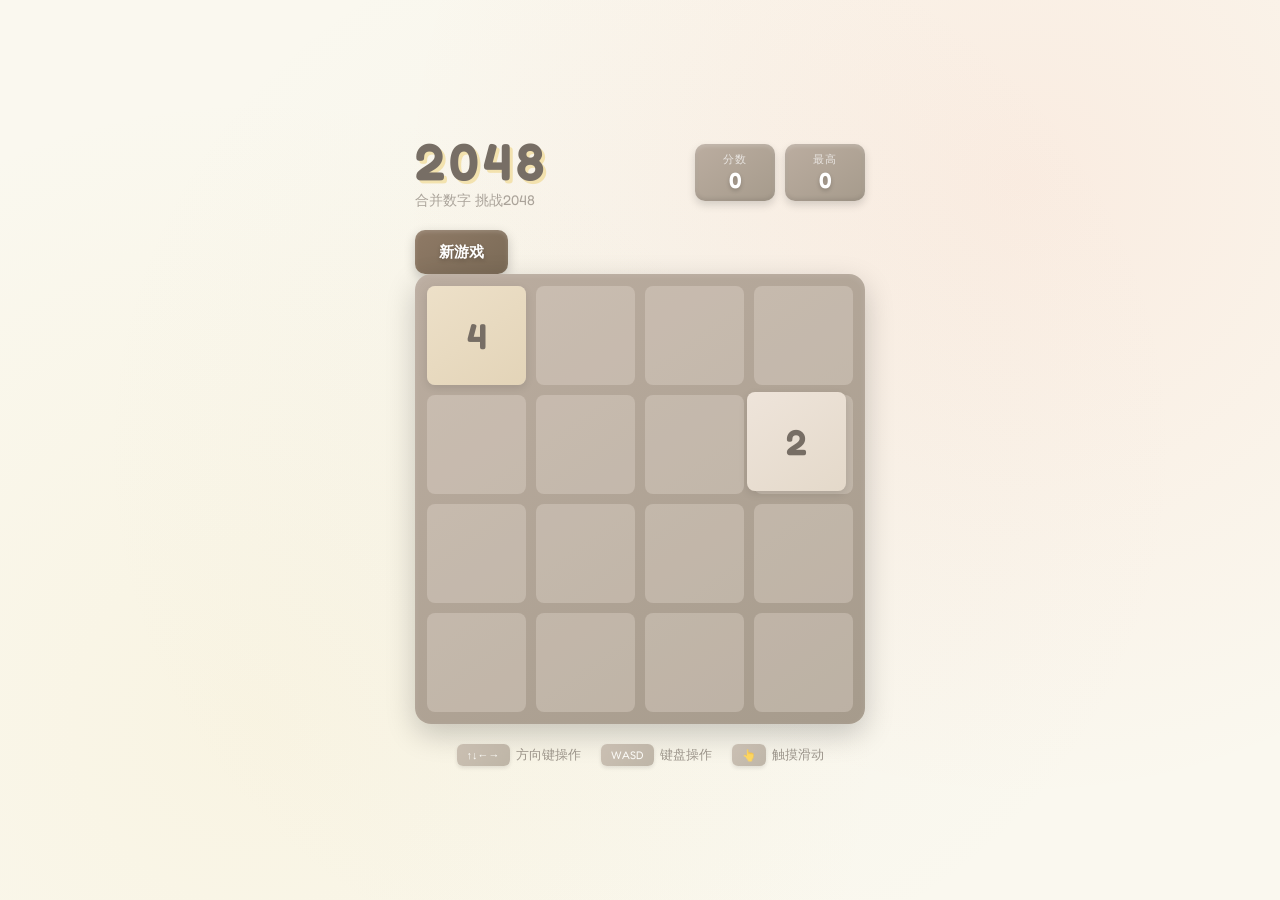
==== commit 783de705: "Fix tile positioning - display correctly in 4x4 grid" ====
--- a/index.html
+++ b/index.html
@@ -180,14 +180,11 @@
             left: 12px;
             right: 12px;
             bottom: 12px;
-            display: grid;
-            grid-template-columns: repeat(4, 1fr);
-            grid-template-rows: repeat(4, 1fr);
-            gap: 10px;
             pointer-events: none;
         }
 
         .tile {
+            position: absolute;
             display: flex;
             justify-content: center;
             align-items: center;
@@ -195,8 +192,7 @@
             font-weight: 600;
             font-size: 32px;
             color: var(--text-dark);
-            transition: transform 0.12s cubic-bezier(0.4, 0, 0.2, 1);
-            position: absolute;
+            transition: all 0.12s cubic-bezier(0.4, 0, 0.2, 1);
             width: calc(25% - 7.5px);
             height: calc(25% - 7.5px);
         }
@@ -324,6 +320,7 @@
             opacity: 0;
             pointer-events: none;
             transition: opacity 0.3s ease;
+            z-index: 100;
         }
 
         .game-over-overlay.show {
@@ -436,7 +433,6 @@
                 left: 10px;
                 right: 10px;
                 bottom: 10px;
-                gap: 8px;
             }
             
             .game-over-text {
@@ -561,7 +557,7 @@
         }
 
         // 渲染方块
-        function renderTiles(newTile = null, mergedTiles = []) {
+        function renderTiles() {
             const container = document.getElementById('tileContainer');
             container.innerHTML = '';
             
@@ -573,41 +569,16 @@
                         tile.className = 'tile tile-' + (value <= 2048 ? value : 'super');
                         tile.textContent = value;
                         
-                        // 设置位置
-                        let top = r * (100 / 4) + '%';
-                        let left = c * (100 / 4) + '%';
-                        tile.style.top = top;
-                        tile.style.transform = `translateY(${r * 10}px)`;
-                        
-                        // 新方块动画
-                        if (newTile && newTile.r === r && newTile.c === c) {
-                            tile.classList.add('tile-new');
-                        }
-                        
-                        // 合并动画
-                        if (mergedTiles.some(t => t.r === r && t.c === c)) {
-                            tile.classList.add('tile-merged');
-                        }
+                        // 设置位置 - 使用百分比定位
+                        let topPercent = r * 25;
+                        let leftPercent = c * 25;
+                        tile.style.top = topPercent + '%';
+                        tile.style.left = leftPercent + '%';
                         
                         container.appendChild(tile);
                     }
                 }
             }
-            
-            // 延迟更新位置实现平滑移动效果
-            setTimeout(() => {
-                const tiles = container.children;
-                let index = 0;
-                for (let r = 0; r < 4; r++) {
-                    for (let c = 0; c < 4; c++) {
-                        if (grid[r][c] > 0 && tiles[index]) {
-                            tiles[index].style.transform = `translateY(0)`;
-                            tiles[index].style.transition = 'transform 0.1s ease-out';
-                        }
-                        if (grid[r][c] > 0) index++;
-                    }
-                }
-            }, 10);
         }
 
         // 移动逻辑
@@ -675,18 +646,8 @@
                     document.getElementById('bestScore').textContent = bestScore;
                 }
                 
-                let newTile = {r: Math.floor(Math.random() * 4), c: Math.floor(Math.random() * 4)};
-                // 找到新方块的正确位置
-                for (let r = 0; r < 4; r++) {
-                    for (let c = 0; c < 4; c++) {
-                        if (grid[r][c] > 0 && newGrid[r][c] !== grid[r][c]) {
-                            // 这个位置是新建的
-                        }
-                    }
-                }
-                
                 addNewTile();
-                renderTiles(null, mergedTiles);
+                renderTiles();
                 checkGameOver();
             }
         }
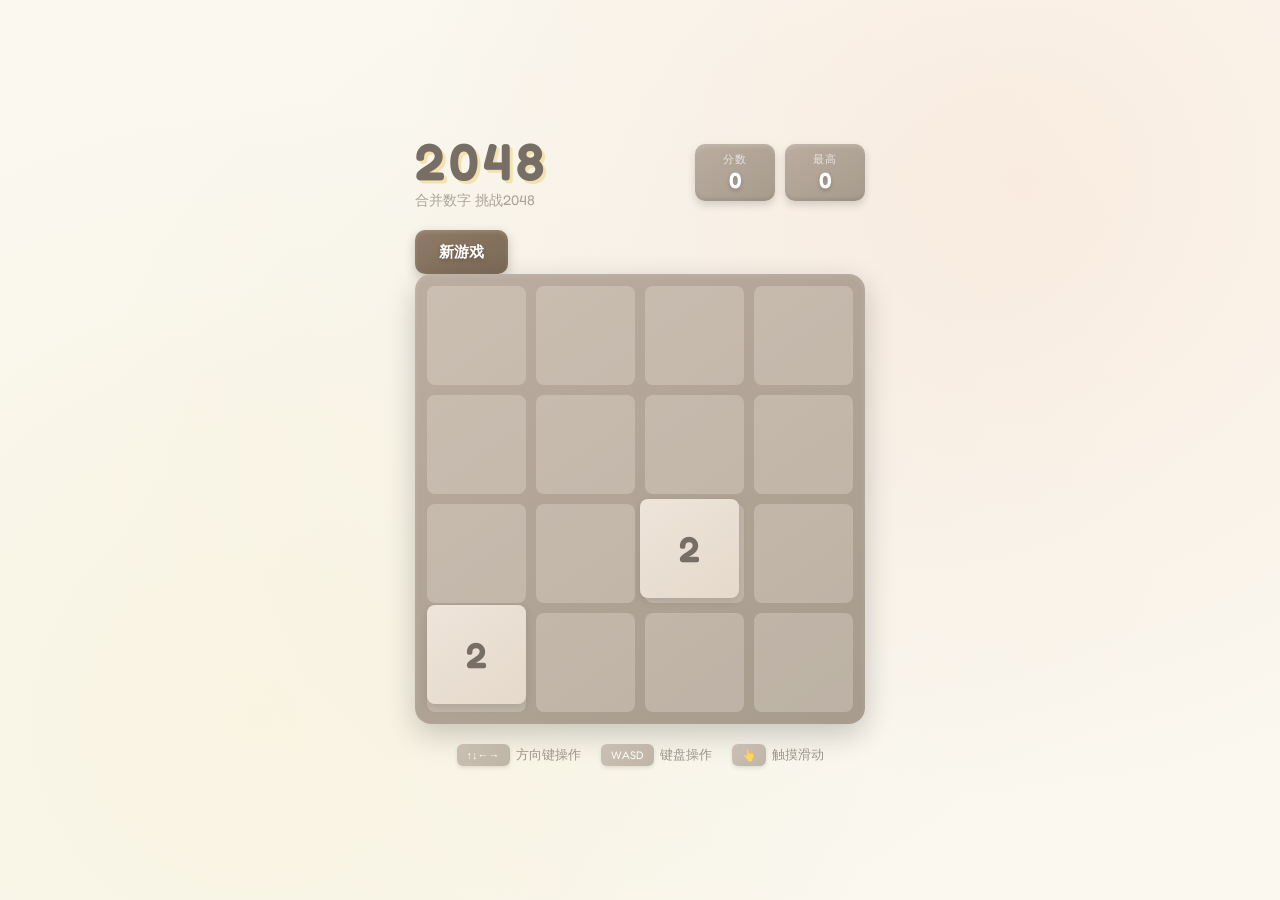
==== commit 2b9228e7: "Fix grid layout - add aspect-ratio to ensure proper square sizing" ====
--- a/index.html
+++ b/index.html
@@ -159,6 +159,16 @@
             box-shadow: 
                 0 10px 30px rgba(0,0,0,0.2),
                 inset 0 2px 6px rgba(255,255,255,0.1);
+            aspect-ratio: 1;
+        }
+
+        .grid-bg {
+            display: grid;
+            grid-template-columns: repeat(4, 1fr);
+            grid-template-rows: repeat(4, 1fr);
+            gap: 10px;
+            width: 100%;
+            aspect-ratio: 1;
         }
 
         .grid-bg {
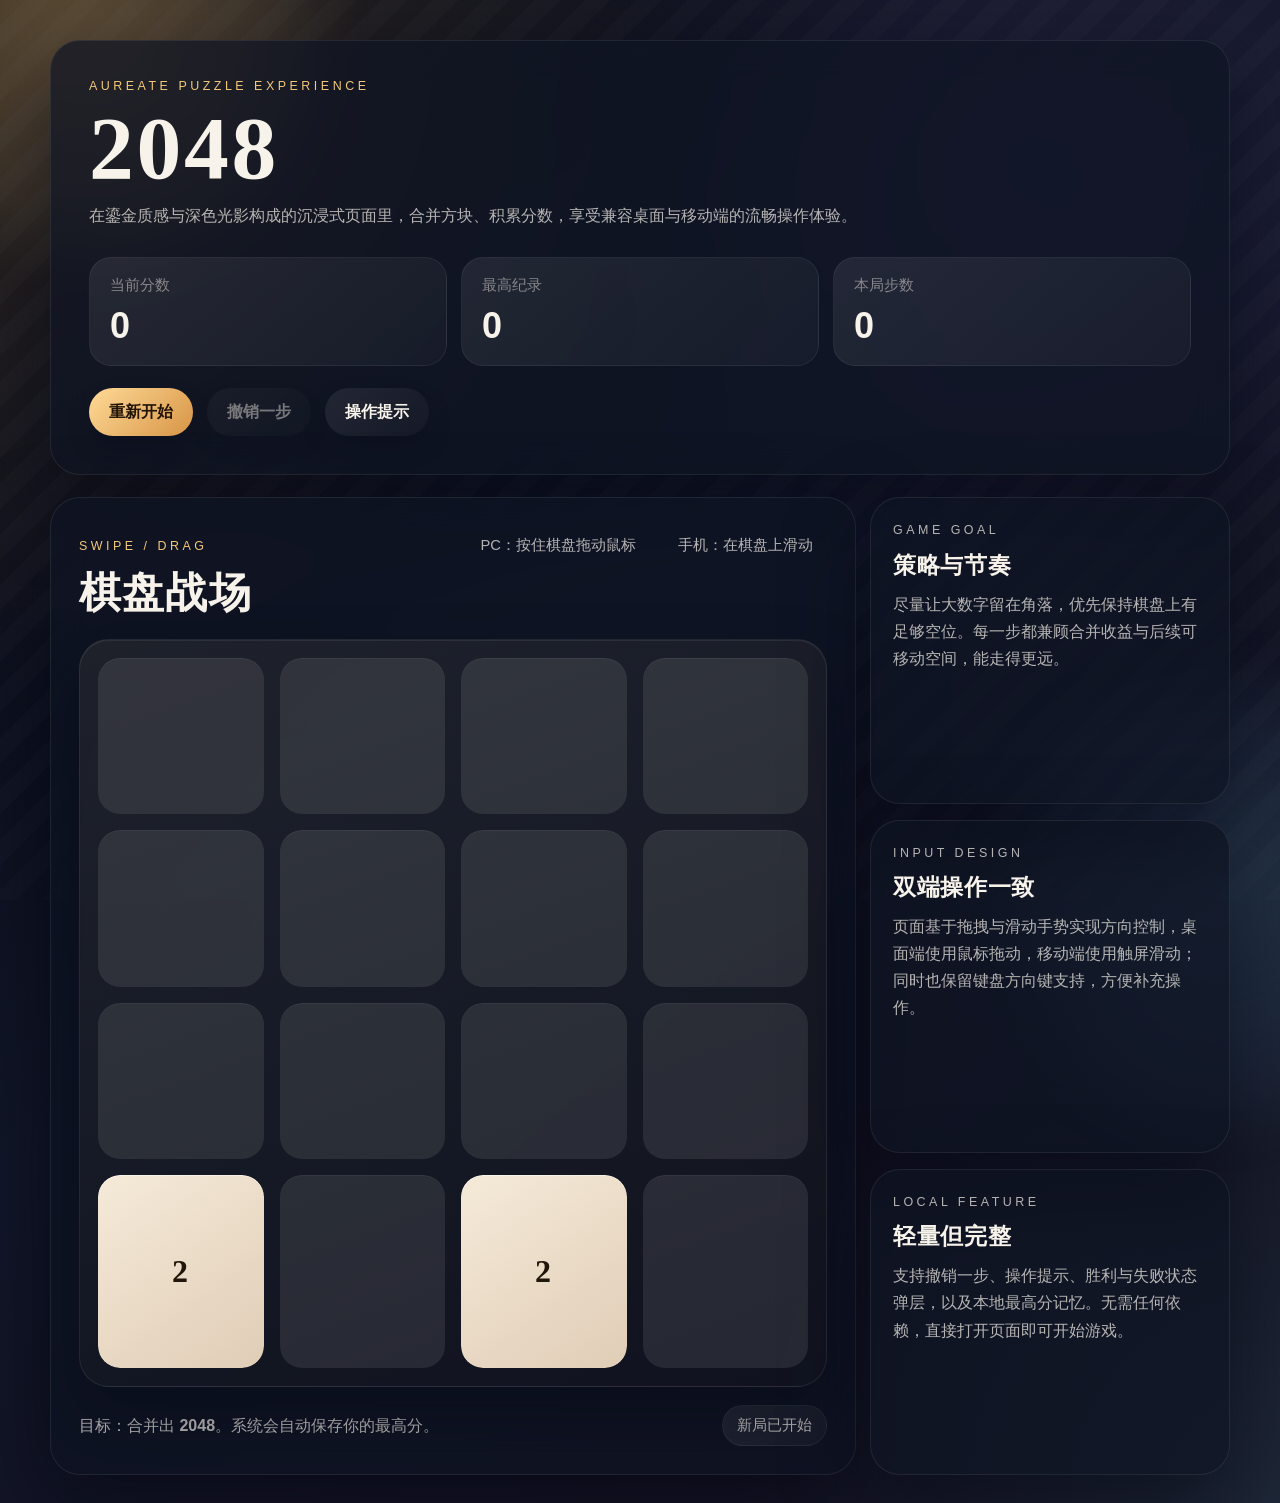
==== commit a614fc88: "Initial commit: 2048 game" ====
--- a/index.html
+++ b/index.html
@@ -1,746 +1,115 @@
 <!DOCTYPE html>
 <html lang="zh-CN">
 <head>
-    <meta charset="UTF-8">
-    <meta name="viewport" content="width=device-width, initial-scale=1.0, user-scalable=no">
-    <title>2048 - 经典数字游戏</title>
-    <link rel="preconnect" href="https://fonts.googleapis.com">
-    <link rel="preconnect" href="https://fonts.gstatic.com" crossorigin>
-    <link href="https://fonts.googleapis.com/css2?family=Fredoka:wght@400;600&display=swap" rel="stylesheet">
-    <style>
-        :root {
-            --bg-color: #faf8ef;
-            --grid-bg: #bbada0;
-            --cell-bg: rgba(238, 228, 218, 0.35);
-            --text-dark: #776e65;
-            --text-light: #f9f6f2;
-        }
-
-        * {
-            margin: 0;
-            padding: 0;
-            box-sizing: border-box;
-        }
-
-        html, body {
-            height: 100%;
-            overflow: hidden;
-        }
-
-        body {
-            font-family: 'Fredoka', 'PingFang SC', sans-serif;
-            background: var(--bg-color);
-            background-image: 
-                radial-gradient(circle at 20% 80%, rgba(237, 207, 114, 0.1) 0%, transparent 50%),
-                radial-gradient(circle at 80% 20%, rgba(246, 94, 59, 0.08) 0%, transparent 50%),
-                radial-gradient(circle at 50% 50%, rgba(187, 173, 160, 0.05) 0%, transparent 70%);
-            display: flex;
-            flex-direction: column;
-            align-items: center;
-            justify-content: center;
-            padding: 15px;
-            touch-action: none;
-            user-select: none;
-            -webkit-user-select: none;
-        }
-
-        .container {
-            width: 100%;
-            max-width: 450px;
-            animation: fadeInUp 0.6s ease-out;
-        }
-
-        @keyframes fadeInUp {
-            from {
-                opacity: 0;
-                transform: translateY(30px);
-            }
-            to {
-                opacity: 1;
-                transform: translateY(0);
-            }
-        }
-
-        .header {
-            display: flex;
-            justify-content: space-between;
-            align-items: center;
-            margin-bottom: 20px;
-        }
-
-        .title-wrapper {
-            display: flex;
-            flex-direction: column;
-        }
-
-        h1 {
-            font-size: 52px;
-            font-weight: 600;
-            color: var(--text-dark);
-            text-shadow: 3px 3px 0 rgba(237, 207, 114, 0.5);
-            letter-spacing: 4px;
-            line-height: 1;
-        }
-
-        .subtitle {
-            font-size: 14px;
-            color: var(--text-dark);
-            opacity: 0.6;
-            margin-top: 4px;
-        }
-
-        .score-wrapper {
-            display: flex;
-            gap: 10px;
-        }
-
-        .score-box {
-            background: linear-gradient(145deg, #bbada0 0%, #a69b8c 100%);
-            padding: 8px 20px;
-            border-radius: 10px;
-            text-align: center;
-            min-width: 80px;
-            box-shadow: 
-                0 4px 8px rgba(0,0,0,0.15),
-                inset 0 2px 4px rgba(255,255,255,0.2),
-                inset 0 -2px 4px rgba(0,0,0,0.1);
-        }
-
-        .score-label {
-            font-size: 11px;
-            color: rgba(255,255,255,0.7);
-            text-transform: uppercase;
-            letter-spacing: 1px;
-        }
-
-        .score-value {
-            font-size: 22px;
-            font-weight: 600;
-            color: white;
-            text-shadow: 0 2px 4px rgba(0,0,0,0.2);
-        }
-
-        .new-game-btn {
-            background: linear-gradient(145deg, #8f7a66 0%, #7a6a56 100%);
-            color: white;
-            border: none;
-            padding: 12px 24px;
-            font-size: 15px;
-            font-weight: 600;
-            font-family: inherit;
-            border-radius: 10px;
-            cursor: pointer;
-            box-shadow: 
-                0 4px 12px rgba(0,0,0,0.2),
-                inset 0 2px 4px rgba(255,255,255,0.15);
-            transition: all 0.2s cubic-bezier(0.4, 0, 0.2, 1);
-            text-shadow: 0 2px 4px rgba(0,0,0,0.2);
-        }
-
-        .new-game-btn:hover {
-            transform: translateY(-2px);
-            box-shadow: 
-                0 6px 16px rgba(0,0,0,0.25),
-                inset 0 2px 4px rgba(255,255,255,0.2);
-        }
-
-        .new-game-btn:active {
-            transform: translateY(0);
-            box-shadow: 
-                0 2px 6px rgba(0,0,0,0.2),
-                inset 0 2px 4px rgba(0,0,0,0.1);
-        }
-
-        .game-container {
-            background: linear-gradient(145deg, #bbada0 0%, #a69b8c 100%);
-            border-radius: 16px;
-            padding: 12px;
-            position: relative;
-            box-shadow: 
-                0 10px 30px rgba(0,0,0,0.2),
-                inset 0 2px 6px rgba(255,255,255,0.1);
-            aspect-ratio: 1;
-        }
-
-        .grid-bg {
-            display: grid;
-            grid-template-columns: repeat(4, 1fr);
-            grid-template-rows: repeat(4, 1fr);
-            gap: 10px;
-            width: 100%;
-            aspect-ratio: 1;
-        }
-
-        .grid-bg {
-            display: grid;
-            grid-template-columns: repeat(4, 1fr);
-            grid-template-rows: repeat(4, 1fr);
-            gap: 10px;
-        }
-
-        .grid-cell-bg {
-            background: rgba(238, 228, 218, 0.3);
-            border-radius: 8px;
-            aspect-ratio: 1;
-        }
-
-        .grid-tiles {
-            position: absolute;
-            top: 12px;
-            left: 12px;
-            right: 12px;
-            bottom: 12px;
-            pointer-events: none;
-        }
-
-        .tile {
-            position: absolute;
-            display: flex;
-            justify-content: center;
-            align-items: center;
-            border-radius: 8px;
-            font-weight: 600;
-            font-size: 32px;
-            color: var(--text-dark);
-            transition: all 0.12s cubic-bezier(0.4, 0, 0.2, 1);
-            width: calc(25% - 7.5px);
-            height: calc(25% - 7.5px);
-        }
-
-        .tile-new {
-            animation: tileNew 0.2s cubic-bezier(0.4, 0, 0.2, 1);
-        }
-
-        @keyframes tileNew {
-            0% {
-                opacity: 0;
-                transform: scale(0);
-            }
-            50% {
-                transform: scale(1.1);
-            }
-            100% {
-                opacity: 1;
-                transform: scale(1);
-            }
-        }
-
-        .tile-merged {
-            animation: tileMerge 0.2s cubic-bezier(0.4, 0, 0.2, 1);
-            z-index: 10;
-        }
-
-        @keyframes tileMerge {
-            0% {
-                transform: scale(1);
-            }
-            50% {
-                transform: scale(1.15);
-            }
-            100% {
-                transform: scale(1);
-            }
-        }
-
-        .tile-2 { 
-            background: linear-gradient(145deg, #eee4da 0%, #e4d9ca 100%);
-            box-shadow: 0 3px 8px rgba(0,0,0,0.1);
-            font-size: 36px;
-        }
-        .tile-4 { 
-            background: linear-gradient(145deg, #ede0c8 0%, #e3d4b8 100%);
-            box-shadow: 0 3px 8px rgba(0,0,0,0.1);
-            font-size: 36px;
-        }
-        .tile-8 { 
-            background: linear-gradient(145deg, #f2b179 0%, #e0a169 100%);
-            color: var(--text-light);
-            box-shadow: 0 4px 12px rgba(242, 177, 121, 0.4);
-            font-size: 32px;
-        }
-        .tile-16 { 
-            background: linear-gradient(145deg, #f59563 0%, #e58553 100%);
-            color: var(--text-light);
-            box-shadow: 0 4px 12px rgba(245, 149, 99, 0.5);
-            font-size: 28px;
-        }
-        .tile-32 { 
-            background: linear-gradient(145deg, #f67c5f 0%, #e56c4f 100%);
-            color: var(--text-light);
-            box-shadow: 0 5px 15px rgba(246, 124, 95, 0.5);
-            font-size: 28px;
-        }
-        .tile-64 { 
-            background: linear-gradient(145deg, #f65e3b 0%, #e64e2b 100%);
-            color: var(--text-light);
-            box-shadow: 0 5px 15px rgba(246, 94, 59, 0.6);
-            font-size: 28px;
-        }
-        .tile-128 { 
-            background: linear-gradient(145deg, #edcf72 0%, #ddbf62 100%);
-            color: var(--text-light);
-            box-shadow: 0 6px 18px rgba(237, 207, 114, 0.5);
-            font-size: 24px;
-        }
-        .tile-256 { 
-            background: linear-gradient(145deg, #edcc61 0%, #ddbc51 100%);
-            color: var(--text-light);
-            box-shadow: 0 6px 18px rgba(237, 204, 97, 0.55);
-            font-size: 24px;
-        }
-        .tile-512 { 
-            background: linear-gradient(145deg, #edc850 0%, #ddb840 100%);
-            color: var(--text-light);
-            box-shadow: 0 6px 18px rgba(237, 200, 80, 0.6);
-            font-size: 22px;
-        }
-        .tile-1024 { 
-            background: linear-gradient(145deg, #edc53f 0%, #ddb52f 100%);
-            color: var(--text-light);
-            box-shadow: 0 7px 20px rgba(237, 197, 63, 0.65);
-            font-size: 18px;
-        }
-        .tile-2048 { 
-            background: linear-gradient(145deg, #edc22e 0%, #ddb21e 100%);
-            color: var(--text-light);
-            box-shadow: 0 7px 20px rgba(237, 194, 46, 0.7);
-            font-size: 18px;
-        }
-        .tile-super { 
-            background: linear-gradient(145deg, #3c3a32 0%, #2c2a22 100%);
-            color: var(--text-light);
-            box-shadow: 0 8px 24px rgba(0,0,0,0.4);
-            font-size: 16px;
-        }
-
-        .game-over-overlay {
-            position: absolute;
-            top: 0;
-            left: 0;
-            right: 0;
-            bottom: 0;
-            background: rgba(238, 228, 218, 0.88);
-            backdrop-filter: blur(6px);
-            display: flex;
-            flex-direction: column;
-            justify-content: center;
-            align-items: center;
-            border-radius: 16px;
-            animation: overlayFadeIn 0.4s ease;
-            opacity: 0;
-            pointer-events: none;
-            transition: opacity 0.3s ease;
-            z-index: 100;
-        }
-
-        .game-over-overlay.show {
-            opacity: 1;
-            pointer-events: auto;
-        }
-
-        @keyframes overlayFadeIn {
-            from {
-                opacity: 0;
-                transform: scale(0.9);
-            }
-            to {
-                opacity: 1;
-                transform: scale(1);
-            }
-        }
-
-        .game-over-text {
-            font-size: 44px;
-            font-weight: 600;
-            color: var(--text-dark);
-            margin-bottom: 20px;
-            text-shadow: 2px 2px 4px rgba(0,0,0,0.1);
-        }
-
-        .best-score {
-            font-size: 16px;
-            color: var(--text-dark);
-            margin-bottom: 25px;
-            opacity: 0.8;
-        }
-
-        .instructions {
-            margin-top: 20px;
-            display: flex;
-            gap: 20px;
-            justify-content: center;
-            flex-wrap: wrap;
-        }
-
-        .instruction-item {
-            display: flex;
-            align-items: center;
-            gap: 6px;
-            color: var(--text-dark);
-            font-size: 13px;
-            opacity: 0.7;
-        }
-
-        .key-icon {
-            background: linear-gradient(145deg, #bbada0, #a69b8c);
-            padding: 4px 10px;
-            border-radius: 6px;
-            color: white;
-            font-size: 11px;
-            box-shadow: 0 2px 4px rgba(0,0,0,0.15);
-        }
-
-        @media (max-width: 480px) {
-            body {
-                padding: 10px;
-            }
-            
-            h1 {
-                font-size: 40px;
-            }
-            
-            .header {
-                flex-wrap: wrap;
-                gap: 15px;
-            }
-            
-            .score-wrapper {
-                width: 100%;
-                justify-content: space-between;
-            }
-            
-            .new-game-btn {
-                width: 100%;
-                margin-top: 10px;
-            }
-            
-            .tile {
-                font-size: 20px;
-            }
-            
-            .tile-2, .tile-4 {
-                font-size: 26px;
-            }
-            
-            .tile-8, .tile-16, .tile-32, .tile-64 {
-                font-size: 22px;
-            }
-            
-            .tile-128, .tile-256, .tile-512 {
-                font-size: 18px;
-            }
-            
-            .tile-1024, .tile-2048, .tile-super {
-                font-size: 14px;
-            }
-            
-            .game-container {
-                padding: 10px;
-            }
-            
-            .grid-tiles {
-                top: 10px;
-                left: 10px;
-                right: 10px;
-                bottom: 10px;
-            }
-            
-            .game-over-text {
-                font-size: 36px;
-            }
-            
-            .instructions {
-                flex-direction: column;
-                align-items: center;
-                gap: 10px;
-            }
-        }
-
-        /* 移动端触摸优化 */
-        @media (hover: none) {
-            .new-game-btn:active {
-                transform: scale(0.96);
-            }
-        }
-    </style>
+  <meta charset="UTF-8">
+  <meta name="viewport" content="width=device-width, initial-scale=1.0, viewport-fit=cover">
+  <title>2048 | Aureate Edition</title>
+  <meta
+    name="description"
+    content="一款兼顾 PC 鼠标拖拽和手机触屏滑动操作的精致 2048 页面游戏。"
+  >
+  <link rel="stylesheet" href="styles.css">
 </head>
 <body>
-    <div class="container">
-        <div class="header">
-            <div class="title-wrapper">
-                <h1>2048</h1>
-                <div class="subtitle">合并数字 挑战2048</div>
+  <div class="background-orb background-orb-left"></div>
+  <div class="background-orb background-orb-right"></div>
+
+  <main class="app-shell">
+    <section class="hero-panel panel">
+      <div class="hero-copy">
+        <span class="eyebrow">AUREATE PUZZLE EXPERIENCE</span>
+        <h1>2048</h1>
+        <p class="hero-text">
+          在鎏金质感与深色光影构成的沉浸式页面里，合并方块、积累分数，享受兼容桌面与移动端的流畅操作体验。
+        </p>
+      </div>
+
+      <div class="stats-row">
+        <article class="stat-card">
+          <span>当前分数</span>
+          <strong id="score">0</strong>
+        </article>
+        <article class="stat-card">
+          <span>最高纪录</span>
+          <strong id="best-score">0</strong>
+        </article>
+        <article class="stat-card">
+          <span>本局步数</span>
+          <strong id="move-count">0</strong>
+        </article>
+      </div>
+
+      <div class="actions-row">
+        <button class="action-button action-button-primary" id="new-game-btn" type="button">重新开始</button>
+        <button class="action-button" id="undo-btn" type="button">撤销一步</button>
+        <button class="action-button" id="hint-btn" type="button">操作提示</button>
+      </div>
+    </section>
+
+    <section class="playground">
+      <section class="board-panel panel">
+        <div class="board-head">
+          <div>
+            <p class="section-kicker">Swipe / Drag</p>
+            <h2>棋盘战场</h2>
+          </div>
+          <div class="gesture-tags">
+            <span>PC：按住棋盘拖动鼠标</span>
+            <span>手机：在棋盘上滑动</span>
+          </div>
+        </div>
+
+        <div class="board-frame">
+          <div class="board-grid" id="board" aria-label="2048 游戏棋盘"></div>
+          <div class="board-overlay is-hidden" id="board-overlay" aria-live="polite">
+            <div class="overlay-card">
+              <span class="overlay-eyebrow" id="overlay-eyebrow">精彩继续</span>
+              <h3 id="overlay-title">状态提示</h3>
+              <p id="overlay-text">继续合并方块，冲击更高分数。</p>
+              <div class="overlay-actions">
+                <button class="action-button action-button-primary" id="overlay-primary-btn" type="button">继续挑战</button>
+                <button class="action-button" id="overlay-secondary-btn" type="button">再来一局</button>
+              </div>
             </div>
-            <div class="score-wrapper">
-                <div class="score-box">
-                    <div class="score-label">分数</div>
-                    <div class="score-value" id="score">0</div>
-                </div>
-                <div class="score-box">
-                    <div class="score-label">最高</div>
-                    <div class="score-value" id="bestScore">0</div>
-                </div>
-            </div>
+          </div>
         </div>
-        
-        <button class="new-game-btn" onclick="initGame()">新游戏</button>
-        
-        <div class="game-container" id="gameContainer">
-            <div class="grid-bg">
-                <div class="grid-cell-bg"></div>
-                <div class="grid-cell-bg"></div>
-                <div class="grid-cell-bg"></div>
-                <div class="grid-cell-bg"></div>
-                <div class="grid-cell-bg"></div>
-                <div class="grid-cell-bg"></div>
-                <div class="grid-cell-bg"></div>
-                <div class="grid-cell-bg"></div>
-                <div class="grid-cell-bg"></div>
-                <div class="grid-cell-bg"></div>
-                <div class="grid-cell-bg"></div>
-                <div class="grid-cell-bg"></div>
-                <div class="grid-cell-bg"></div>
-                <div class="grid-cell-bg"></div>
-                <div class="grid-cell-bg"></div>
-                <div class="grid-cell-bg"></div>
-            </div>
-            
-            <div class="grid-tiles" id="tileContainer"></div>
-            
-            <div class="game-over-overlay" id="gameOver">
-                <div class="game-over-text">游戏结束!</div>
-                <div class="best-score">最高分: <span id="finalScore">0</span></div>
-                <button class="new-game-btn" onclick="initGame()">再玩一次</button>
-            </div>
+
+        <div class="board-footer">
+          <p>目标：合并出 <strong>2048</strong>。系统会自动保存你的最高分。</p>
+          <div class="status-pill" id="status-pill">准备就绪</div>
         </div>
-        
-        <div class="instructions">
-            <div class="instruction-item">
-                <span class="key-icon">↑↓←→</span>
-                <span>方向键操作</span>
-            </div>
-            <div class="instruction-item">
-                <span class="key-icon">WASD</span>
-                <span>键盘操作</span>
-            </div>
-            <div class="instruction-item">
-                <span class="key-icon">👆</span>
-                <span>触摸滑动</span>
-            </div>
-        </div>
-    </div>
+      </section>
 
-    <script>
-        let grid = [];
-        let score = 0;
-        let bestScore = localStorage.getItem('2048-best') || 0;
-        let gameOver = false;
-        
-        // 初始化
-        function initGame() {
-            grid = Array(4).fill().map(() => Array(4).fill(0));
-            score = 0;
-            gameOver = false;
-            document.getElementById('score').textContent = '0';
-            document.getElementById('bestScore').textContent = bestScore;
-            document.getElementById('gameOver').classList.remove('show');
-            
-            addNewTile();
-            addNewTile();
-            renderTiles();
-        }
+      <aside class="info-panel">
+        <article class="info-card panel">
+          <p class="section-kicker">Game Goal</p>
+          <h3>策略与节奏</h3>
+          <p>
+            尽量让大数字留在角落，优先保持棋盘上有足够空位。每一步都兼顾合并收益与后续可移动空间，能走得更远。
+          </p>
+        </article>
 
-        // 添加新方块
-        function addNewTile() {
-            let emptyCells = [];
-            for (let r = 0; r < 4; r++) {
-                for (let c = 0; c < 4; c++) {
-                    if (grid[r][c] === 0) {
-                        emptyCells.push({r, c});
-                    }
-                }
-            }
-            if (emptyCells.length > 0) {
-                let {r, c} = emptyCells[Math.floor(Math.random() * emptyCells.length)];
-                grid[r][c] = Math.random() < 0.9 ? 2 : 4;
-            }
-        }
+        <article class="info-card panel">
+          <p class="section-kicker">Input Design</p>
+          <h3>双端操作一致</h3>
+          <p>
+            页面基于拖拽与滑动手势实现方向控制，桌面端使用鼠标拖动，移动端使用触屏滑动；同时也保留键盘方向键支持，方便补充操作。
+          </p>
+        </article>
 
-        // 渲染方块
-        function renderTiles() {
-            const container = document.getElementById('tileContainer');
-            container.innerHTML = '';
-            
-            for (let r = 0; r < 4; r++) {
-                for (let c = 0; c < 4; c++) {
-                    let value = grid[r][c];
-                    if (value > 0) {
-                        let tile = document.createElement('div');
-                        tile.className = 'tile tile-' + (value <= 2048 ? value : 'super');
-                        tile.textContent = value;
-                        
-                        // 设置位置 - 使用百分比定位
-                        let topPercent = r * 25;
-                        let leftPercent = c * 25;
-                        tile.style.top = topPercent + '%';
-                        tile.style.left = leftPercent + '%';
-                        
-                        container.appendChild(tile);
-                    }
-                }
-            }
-        }
+        <article class="info-card panel">
+          <p class="section-kicker">Local Feature</p>
+          <h3>轻量但完整</h3>
+          <p>
+            支持撤销一步、操作提示、胜利与失败状态弹层，以及本地最高分记忆。无需任何依赖，直接打开页面即可开始游戏。
+          </p>
+        </article>
+      </aside>
+    </section>
+  </main>
 
-        // 移动逻辑
-        function move(direction) {
-            if (gameOver) return;
+  <div class="toast" id="toast" aria-live="polite"></div>
 
-            let moved = false;
-            let newGrid = JSON.parse(JSON.stringify(grid));
-            let mergedTiles = [];
-
-            if (direction === 'left' || direction === 'right') {
-                for (let r = 0; r < 4; r++) {
-                    let row = newGrid[r].filter(v => v !== 0);
-                    if (direction === 'right') row.reverse();
-                    
-                    for (let i = 0; i < row.length - 1; i++) {
-                        if (row[i] === row[i + 1]) {
-                            row[i] *= 2;
-                            score += row[i];
-                            mergedTiles.push({r, c: direction === 'left' ? i : 3 - i});
-                            row[i + 1] = 0;
-                        }
-                    }
-                    
-                    row = row.filter(v => v !== 0);
-                    while (row.length < 4) row.push(0);
-                    if (direction === 'right') row.reverse();
-                    
-                    if (newGrid[r].join(',') !== row.join(',')) moved = true;
-                    newGrid[r] = row;
-                }
-            } else {
-                for (let c = 0; c < 4; c++) {
-                    let col = [newGrid[0][c], newGrid[1][c], newGrid[2][c], newGrid[3][c]];
-                    col = col.filter(v => v !== 0);
-                    if (direction === 'down') col.reverse();
-                    
-                    for (let i = 0; i < col.length - 1; i++) {
-                        if (col[i] === col[i + 1]) {
-                            col[i] *= 2;
-                            score += col[i];
-                            mergedTiles.push({r: direction === 'up' ? i : 3 - i, c});
-                            col[i + 1] = 0;
-                        }
-                    }
-                    
-                    col = col.filter(v => v !== 0);
-                    while (col.length < 4) col.push(0);
-                    if (direction === 'down') col.reverse();
-                    
-                    for (let r = 0; r < 4; r++) {
-                        if (grid[r][c] !== col[r]) moved = true;
-                        newGrid[r][c] = col[r];
-                    }
-                }
-            }
-
-            if (moved) {
-                grid = newGrid;
-                document.getElementById('score').textContent = score;
-                
-                if (score > bestScore) {
-                    bestScore = score;
-                    localStorage.setItem('2048-best', bestScore);
-                    document.getElementById('bestScore').textContent = bestScore;
-                }
-                
-                addNewTile();
-                renderTiles();
-                checkGameOver();
-            }
-        }
-
-        // 检查游戏结束
-        function checkGameOver() {
-            for (let r = 0; r < 4; r++) {
-                for (let c = 0; c < 4; c++) {
-                    if (grid[r][c] === 0) return;
-                    if (c < 3 && grid[r][c] === grid[r][c + 1]) return;
-                    if (r < 3 && grid[r][c] === grid[r + 1][c]) return;
-                }
-            }
-            gameOver = true;
-            document.getElementById('finalScore').textContent = score;
-            document.getElementById('gameOver').classList.add('show');
-        }
-
-        // 键盘事件
-        document.addEventListener('keydown', (e) => {
-            const keyMap = {
-                'ArrowUp': 'up', 'ArrowDown': 'down', 
-                'ArrowLeft': 'left', 'ArrowRight': 'right',
-                'w': 'up', 'W': 'up', 's': 'down', 'S': 'down',
-                'a': 'left', 'A': 'left', 'd': 'right', 'D': 'right'
-            };
-            if (keyMap[e.key]) {
-                e.preventDefault();
-                move(keyMap[e.key]);
-            }
-        });
-
-        // 触摸和鼠标滑动
-        let startX, startY, isDragging = false;
-        const container = document.getElementById('gameContainer');
-
-        function handleStart(x, y) {
-            startX = x;
-            startY = y;
-            isDragging = true;
-        }
-
-        function handleEnd(x, y) {
-            if (!isDragging || gameOver) return;
-            isDragging = false;
-            
-            let dx = x - startX;
-            let dy = y - startY;
-            let minSwipe = 40;
-            
-            if (Math.abs(dx) > Math.abs(dy)) {
-                if (Math.abs(dx) > minSwipe) move(dx > 0 ? 'right' : 'left');
-            } else {
-                if (Math.abs(dy) > minSwipe) move(dy > 0 ? 'down' : 'up');
-            }
-        }
-
-        // 触摸事件
-        container.addEventListener('touchstart', (e) => {
-            e.preventDefault();
-            handleStart(e.touches[0].clientX, e.touches[0].clientY);
-        }, {passive: false});
-
-        container.addEventListener('touchend', (e) => {
-            e.preventDefault();
-            handleEnd(e.changedTouches[0].clientX, e.changedTouches[0].clientY);
-        }, {passive: false});
-
-        // 鼠标事件
-        container.addEventListener('mousedown', (e) => {
-            handleStart(e.clientX, e.clientY);
-        });
-
-        container.addEventListener('mouseup', (e) => {
-            handleEnd(e.clientX, e.clientY);
-        });
-
-        container.addEventListener('mouseleave', () => {
-            isDragging = false;
-        });
-
-        // 启动游戏
-        initGame();
-    </script>
+  <script src="script.js"></script>
 </body>
-</html>+</html>
--- a/styles.css
+++ b/styles.css
@@ -0,0 +1,582 @@
+:root {
+  --page-bg: #090b15;
+  --panel-bg: rgba(15, 20, 35, 0.72);
+  --panel-border: rgba(255, 255, 255, 0.08);
+  --panel-shadow: 0 30px 80px rgba(3, 6, 18, 0.55);
+  --text-main: #f7f3ea;
+  --text-soft: rgba(247, 243, 234, 0.72);
+  --text-faint: rgba(247, 243, 234, 0.48);
+  --accent: #f2c879;
+  --accent-strong: #efac4f;
+  --accent-deep: #8d6231;
+  --grid-bg: rgba(233, 213, 182, 0.18);
+  --grid-slot: rgba(255, 248, 238, 0.09);
+  --button-bg: linear-gradient(135deg, rgba(255, 255, 255, 0.08), rgba(255, 255, 255, 0.02));
+  --button-primary: linear-gradient(135deg, #ffda97, #d79546);
+  --board-gap: clamp(10px, 1.6vw, 16px);
+  --board-padding: clamp(14px, 2vw, 18px);
+  --tile-font: clamp(1.3rem, 4vw, 2rem);
+  --content-width: min(1180px, calc(100vw - 32px));
+}
+
+* {
+  box-sizing: border-box;
+}
+
+html,
+body {
+  margin: 0;
+  min-height: 100%;
+}
+
+body {
+  position: relative;
+  overflow-x: hidden;
+  font-family: "Trebuchet MS", "Segoe UI Variable Text", "Segoe UI", sans-serif;
+  color: var(--text-main);
+  background:
+    radial-gradient(circle at top left, rgba(211, 157, 83, 0.18), transparent 35%),
+    radial-gradient(circle at 80% 10%, rgba(111, 74, 174, 0.12), transparent 26%),
+    radial-gradient(circle at bottom right, rgba(70, 155, 182, 0.16), transparent 28%),
+    linear-gradient(140deg, #060810, #111628 46%, #16111f 100%);
+}
+
+body::before {
+  content: "";
+  position: fixed;
+  inset: 0;
+  background:
+    linear-gradient(rgba(255, 255, 255, 0.02), rgba(255, 255, 255, 0)),
+    repeating-linear-gradient(
+      135deg,
+      transparent 0,
+      transparent 18px,
+      rgba(255, 255, 255, 0.015) 18px,
+      rgba(255, 255, 255, 0.015) 36px
+    );
+  pointer-events: none;
+}
+
+.background-orb {
+  position: fixed;
+  width: 28rem;
+  height: 28rem;
+  border-radius: 50%;
+  filter: blur(32px);
+  opacity: 0.26;
+  pointer-events: none;
+}
+
+.background-orb-left {
+  top: -12rem;
+  left: -8rem;
+  background: radial-gradient(circle, rgba(255, 207, 128, 0.92), rgba(255, 207, 128, 0));
+}
+
+.background-orb-right {
+  right: -10rem;
+  bottom: -14rem;
+  background: radial-gradient(circle, rgba(94, 176, 209, 0.85), rgba(94, 176, 209, 0));
+}
+
+.app-shell {
+  position: relative;
+  z-index: 1;
+  width: var(--content-width);
+  margin: 0 auto;
+  padding:
+    max(20px, env(safe-area-inset-top))
+    0
+    max(28px, env(safe-area-inset-bottom))
+    0;
+}
+
+.panel {
+  background: var(--panel-bg);
+  border: 1px solid var(--panel-border);
+  border-radius: 30px;
+  backdrop-filter: blur(18px);
+  box-shadow: var(--panel-shadow);
+}
+
+.hero-panel {
+  padding: clamp(24px, 4vw, 38px);
+  margin-top: 20px;
+  animation: rise-in 0.7s ease both;
+}
+
+.hero-copy {
+  display: grid;
+  gap: 12px;
+}
+
+.eyebrow,
+.section-kicker,
+.overlay-eyebrow {
+  font-size: 0.78rem;
+  letter-spacing: 0.28em;
+  text-transform: uppercase;
+  color: var(--accent);
+}
+
+.hero-panel h1,
+.board-head h2,
+.info-card h3,
+.overlay-card h3 {
+  margin: 0;
+  font-family: "Palatino Linotype", "Book Antiqua", Georgia, serif;
+  font-weight: 700;
+  letter-spacing: 0.03em;
+}
+
+.hero-panel h1 {
+  font-size: clamp(3.1rem, 7vw, 5.6rem);
+  line-height: 0.95;
+}
+
+.hero-text,
+.info-card p,
+.board-footer p,
+.overlay-card p {
+  margin: 0;
+  color: var(--text-soft);
+  line-height: 1.7;
+}
+
+.stats-row,
+.actions-row,
+.playground,
+.gesture-tags,
+.overlay-actions {
+  display: flex;
+  gap: 14px;
+  flex-wrap: wrap;
+}
+
+.stats-row {
+  margin-top: 28px;
+}
+
+.stat-card,
+.status-pill {
+  background: linear-gradient(140deg, rgba(255, 255, 255, 0.08), rgba(255, 255, 255, 0.03));
+  border: 1px solid rgba(255, 255, 255, 0.06);
+}
+
+.stat-card {
+  min-width: min(180px, 100%);
+  flex: 1 1 180px;
+  padding: 18px 20px;
+  border-radius: 22px;
+}
+
+.stat-card span {
+  display: block;
+  margin-bottom: 10px;
+  color: var(--text-faint);
+  font-size: 0.92rem;
+}
+
+.stat-card strong {
+  font-size: clamp(1.7rem, 4vw, 2.25rem);
+  font-weight: 700;
+}
+
+.actions-row {
+  margin-top: 22px;
+}
+
+.action-button {
+  position: relative;
+  min-height: 48px;
+  padding: 0 20px;
+  border: 0;
+  border-radius: 999px;
+  background: var(--button-bg);
+  color: var(--text-main);
+  font: inherit;
+  font-weight: 600;
+  cursor: pointer;
+  transition: transform 0.2s ease, box-shadow 0.2s ease, opacity 0.2s ease;
+  box-shadow: 0 12px 24px rgba(4, 8, 20, 0.18);
+}
+
+.action-button:hover {
+  transform: translateY(-1px);
+  box-shadow: 0 18px 34px rgba(4, 8, 20, 0.24);
+}
+
+.action-button:active {
+  transform: translateY(1px) scale(0.98);
+}
+
+.action-button:disabled {
+  opacity: 0.45;
+  cursor: not-allowed;
+}
+
+.action-button-primary {
+  background: var(--button-primary);
+  color: #231506;
+}
+
+.playground {
+  margin-top: 22px;
+  align-items: stretch;
+}
+
+.board-panel {
+  flex: 1 1 690px;
+  padding: clamp(18px, 3vw, 28px);
+  animation: rise-in 0.8s ease 0.08s both;
+}
+
+.board-head {
+  display: flex;
+  justify-content: space-between;
+  gap: 16px;
+  align-items: flex-start;
+  margin-bottom: 18px;
+}
+
+.board-head h2 {
+  font-size: clamp(1.8rem, 4vw, 2.6rem);
+}
+
+.gesture-tags {
+  justify-content: flex-end;
+}
+
+.gesture-tags span,
+.status-pill {
+  padding: 10px 14px;
+  border-radius: 999px;
+  color: var(--text-soft);
+  font-size: 0.92rem;
+}
+
+.board-frame {
+  position: relative;
+  padding: var(--board-padding);
+  border-radius: 30px;
+  background:
+    linear-gradient(160deg, rgba(255, 249, 238, 0.08), rgba(255, 255, 255, 0.02)),
+    rgba(0, 0, 0, 0.22);
+  border: 1px solid rgba(255, 255, 255, 0.08);
+  box-shadow: inset 0 1px 0 rgba(255, 255, 255, 0.07), 0 30px 60px rgba(4, 7, 18, 0.35);
+}
+
+.board-grid {
+  display: grid;
+  grid-template-columns: repeat(4, minmax(0, 1fr));
+  gap: var(--board-gap);
+  width: 100%;
+  aspect-ratio: 1;
+  touch-action: none;
+  user-select: none;
+}
+
+.board-cell {
+  position: relative;
+  border-radius: 22px;
+  background: var(--grid-slot);
+  overflow: hidden;
+}
+
+.board-cell::after {
+  content: "";
+  position: absolute;
+  inset: 0;
+  border-radius: inherit;
+  box-shadow: inset 0 1px 0 rgba(255, 255, 255, 0.05);
+}
+
+.tile {
+  display: grid;
+  place-items: center;
+  width: 100%;
+  height: 100%;
+  border-radius: 22px;
+  font-family: "Palatino Linotype", "Book Antiqua", Georgia, serif;
+  font-weight: 700;
+  font-size: var(--tile-font);
+  letter-spacing: 0.04em;
+  color: #20160a;
+  box-shadow:
+    inset 0 1px 0 rgba(255, 255, 255, 0.45),
+    0 18px 28px rgba(0, 0, 0, 0.24);
+  transition: transform 0.18s ease, background 0.18s ease, color 0.18s ease;
+}
+
+.tile.is-new {
+  animation: tile-pop 0.28s ease;
+}
+
+.tile.is-merged {
+  animation: tile-merge 0.26s ease;
+}
+
+.tile-2 {
+  background: linear-gradient(145deg, #f5ead9, #e0cdb6);
+}
+
+.tile-4 {
+  background: linear-gradient(145deg, #f5e0be, #e7bc83);
+}
+
+.tile-8 {
+  background: linear-gradient(145deg, #f7ca86, #dc9150);
+}
+
+.tile-16 {
+  background: linear-gradient(145deg, #f4b56b, #cc6e3b);
+}
+
+.tile-32 {
+  background: linear-gradient(145deg, #f39d7f, #be4f3a);
+}
+
+.tile-64 {
+  background: linear-gradient(145deg, #f58882, #9d2d35);
+  color: #fff7ef;
+}
+
+.tile-128 {
+  background: linear-gradient(145deg, #f5d16d, #cfac37);
+}
+
+.tile-256 {
+  background: linear-gradient(145deg, #f0d058, #b89612);
+}
+
+.tile-512 {
+  background: linear-gradient(145deg, #c5dc80, #759731);
+}
+
+.tile-1024 {
+  background: linear-gradient(145deg, #8dd8cb, #2d8b90);
+  color: #f6fffb;
+}
+
+.tile-2048,
+.tile-4096 {
+  background: linear-gradient(145deg, #7cb7ff, #3c59d0);
+  color: #f4f8ff;
+}
+
+.tile-super {
+  background: linear-gradient(145deg, #92d7ff, #1b7197);
+  color: #f5fcff;
+}
+
+.tile-large {
+  font-size: clamp(1rem, 3vw, 1.55rem);
+}
+
+.board-overlay {
+  position: absolute;
+  inset: var(--board-padding);
+  display: grid;
+  place-items: center;
+  border-radius: 24px;
+  background: rgba(4, 8, 20, 0.48);
+  backdrop-filter: blur(10px);
+  transition: opacity 0.24s ease, visibility 0.24s ease;
+}
+
+.board-overlay.is-hidden {
+  opacity: 0;
+  visibility: hidden;
+  pointer-events: none;
+}
+
+.overlay-card {
+  width: min(90%, 360px);
+  padding: 28px 24px;
+  border-radius: 26px;
+  background: linear-gradient(160deg, rgba(20, 25, 40, 0.95), rgba(12, 16, 28, 0.92));
+  border: 1px solid rgba(255, 255, 255, 0.08);
+  box-shadow: 0 28px 50px rgba(0, 0, 0, 0.35);
+  text-align: center;
+}
+
+.overlay-card h3 {
+  margin-top: 10px;
+  font-size: clamp(1.8rem, 4vw, 2.3rem);
+}
+
+.overlay-card p {
+  margin-top: 12px;
+}
+
+.overlay-actions {
+  justify-content: center;
+  margin-top: 22px;
+}
+
+.board-footer {
+  display: flex;
+  justify-content: space-between;
+  gap: 14px;
+  align-items: center;
+  margin-top: 18px;
+  flex-wrap: wrap;
+}
+
+.info-panel {
+  width: min(100%, 360px);
+  display: grid;
+  gap: 16px;
+  flex: 0 1 360px;
+  animation: rise-in 0.9s ease 0.16s both;
+}
+
+.info-card {
+  padding: 22px 22px 24px;
+}
+
+.info-card h3 {
+  margin-top: 8px;
+  margin-bottom: 10px;
+  font-size: 1.45rem;
+}
+
+.toast {
+  position: fixed;
+  left: 50%;
+  bottom: max(24px, env(safe-area-inset-bottom));
+  transform: translate(-50%, 20px);
+  padding: 14px 18px;
+  border-radius: 999px;
+  background: rgba(11, 14, 23, 0.88);
+  color: var(--text-main);
+  border: 1px solid rgba(255, 255, 255, 0.08);
+  box-shadow: 0 16px 42px rgba(0, 0, 0, 0.24);
+  opacity: 0;
+  visibility: hidden;
+  transition: opacity 0.22s ease, transform 0.22s ease, visibility 0.22s ease;
+  pointer-events: none;
+  z-index: 5;
+}
+
+.toast.is-visible {
+  opacity: 1;
+  visibility: visible;
+  transform: translate(-50%, 0);
+}
+
+@keyframes tile-pop {
+  0% {
+    transform: scale(0.72);
+    opacity: 0;
+  }
+
+  100% {
+    transform: scale(1);
+    opacity: 1;
+  }
+}
+
+@keyframes tile-merge {
+  0% {
+    transform: scale(0.92);
+  }
+
+  55% {
+    transform: scale(1.06);
+  }
+
+  100% {
+    transform: scale(1);
+  }
+}
+
+@keyframes rise-in {
+  0% {
+    opacity: 0;
+    transform: translateY(18px);
+  }
+
+  100% {
+    opacity: 1;
+    transform: translateY(0);
+  }
+}
+
+@media (max-width: 980px) {
+  .playground {
+    flex-direction: column;
+  }
+
+  .info-panel {
+    width: 100%;
+    grid-template-columns: repeat(3, minmax(0, 1fr));
+  }
+}
+
+@media (max-width: 860px) {
+  .board-head,
+  .board-footer {
+    flex-direction: column;
+    align-items: stretch;
+  }
+
+  .gesture-tags {
+    justify-content: flex-start;
+  }
+
+  .info-panel {
+    grid-template-columns: 1fr;
+  }
+}
+
+@media (max-width: 640px) {
+  :root {
+    --content-width: min(100vw - 18px, 100%);
+    --board-gap: 8px;
+    --board-padding: 10px;
+  }
+
+  .hero-panel,
+  .board-panel,
+  .info-card {
+    border-radius: 24px;
+  }
+
+  .hero-panel {
+    padding: 20px;
+    margin-top: 10px;
+  }
+
+  .stat-card,
+  .action-button {
+    width: 100%;
+  }
+
+  .stats-row,
+  .actions-row {
+    flex-direction: column;
+  }
+
+  .gesture-tags span,
+  .status-pill {
+    width: 100%;
+    text-align: center;
+  }
+
+  .board-cell,
+  .tile {
+    border-radius: 18px;
+  }
+}
+
+@media (prefers-reduced-motion: reduce) {
+  *,
+  *::before,
+  *::after {
+    animation-duration: 0.01ms !important;
+    animation-iteration-count: 1 !important;
+    transition-duration: 0.01ms !important;
+    scroll-behavior: auto !important;
+  }
+}
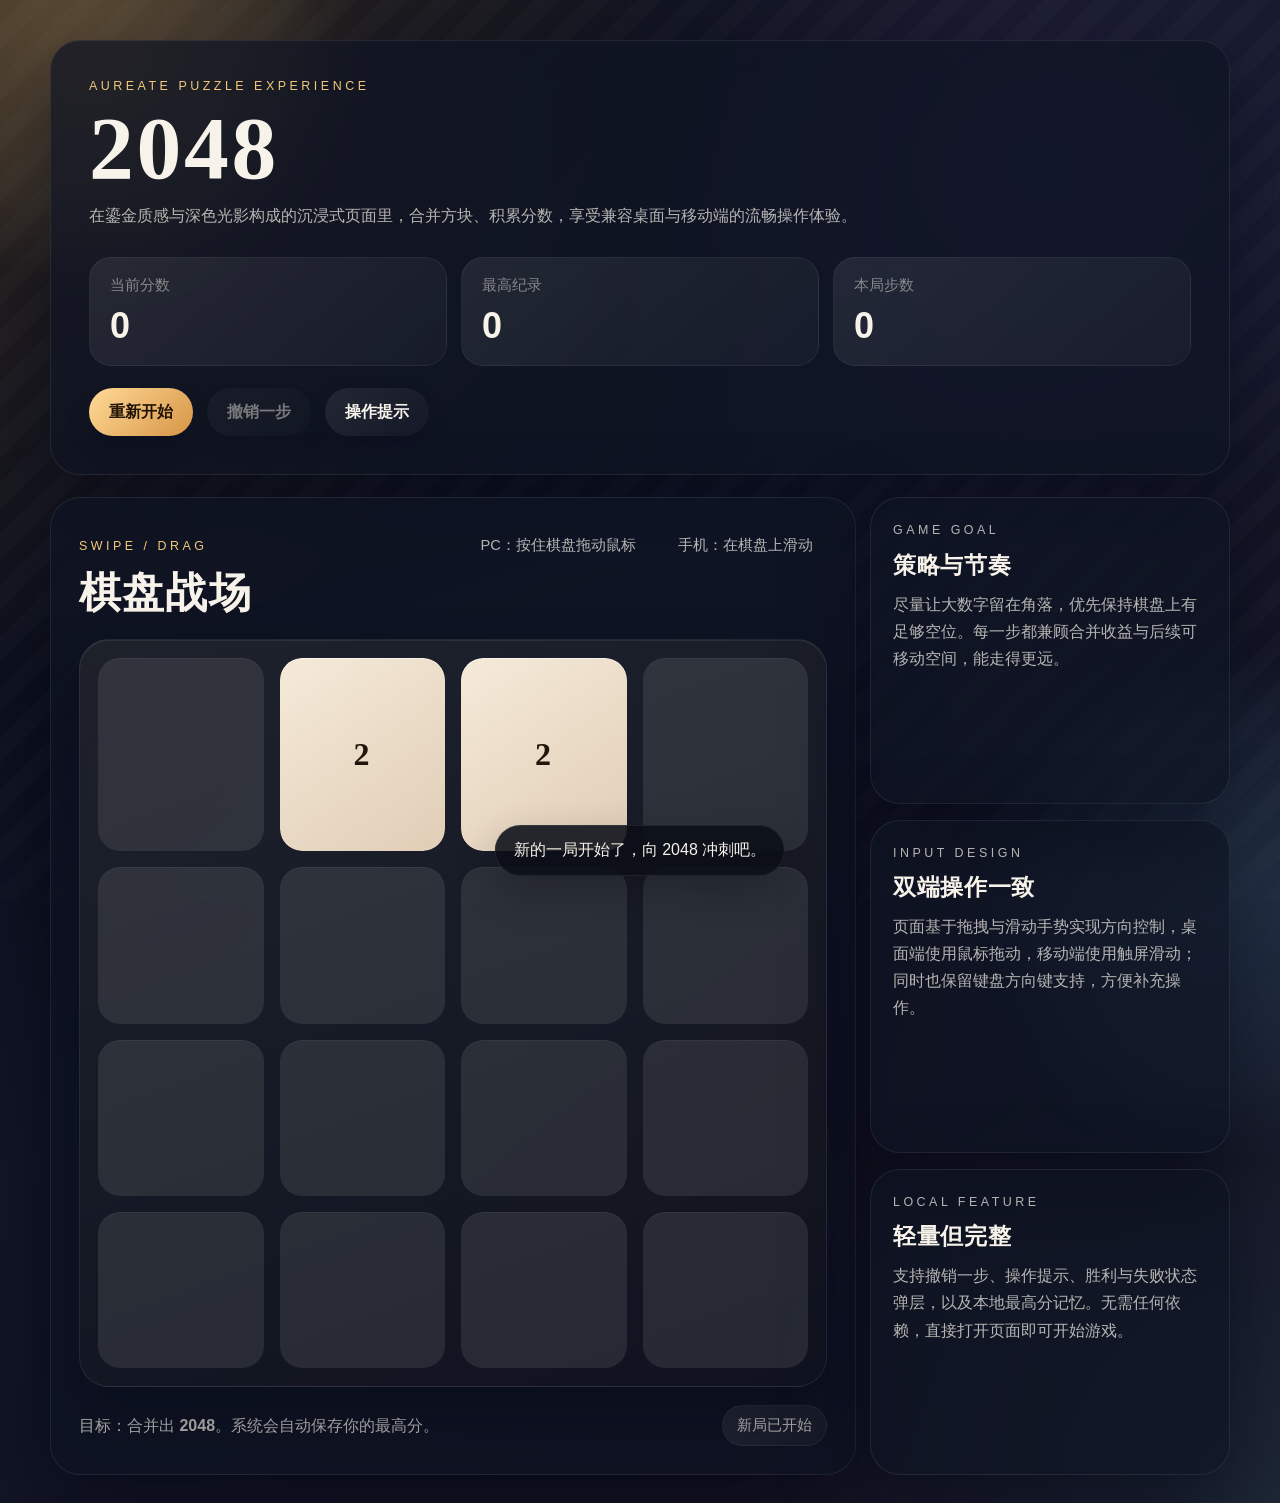
==== commit ef592785: "Merge branch 'main' of https://github.com/fefeliu618/2048-game # Conflicts: #	index.html" ====
--- a/index.html
+++ b/index.html
@@ -1,4 +1,4 @@
-<!DOCTYPE html>
+﻿<!DOCTYPE html>
 <html lang="zh-CN">
 <head>
   <meta charset="UTF-8">
